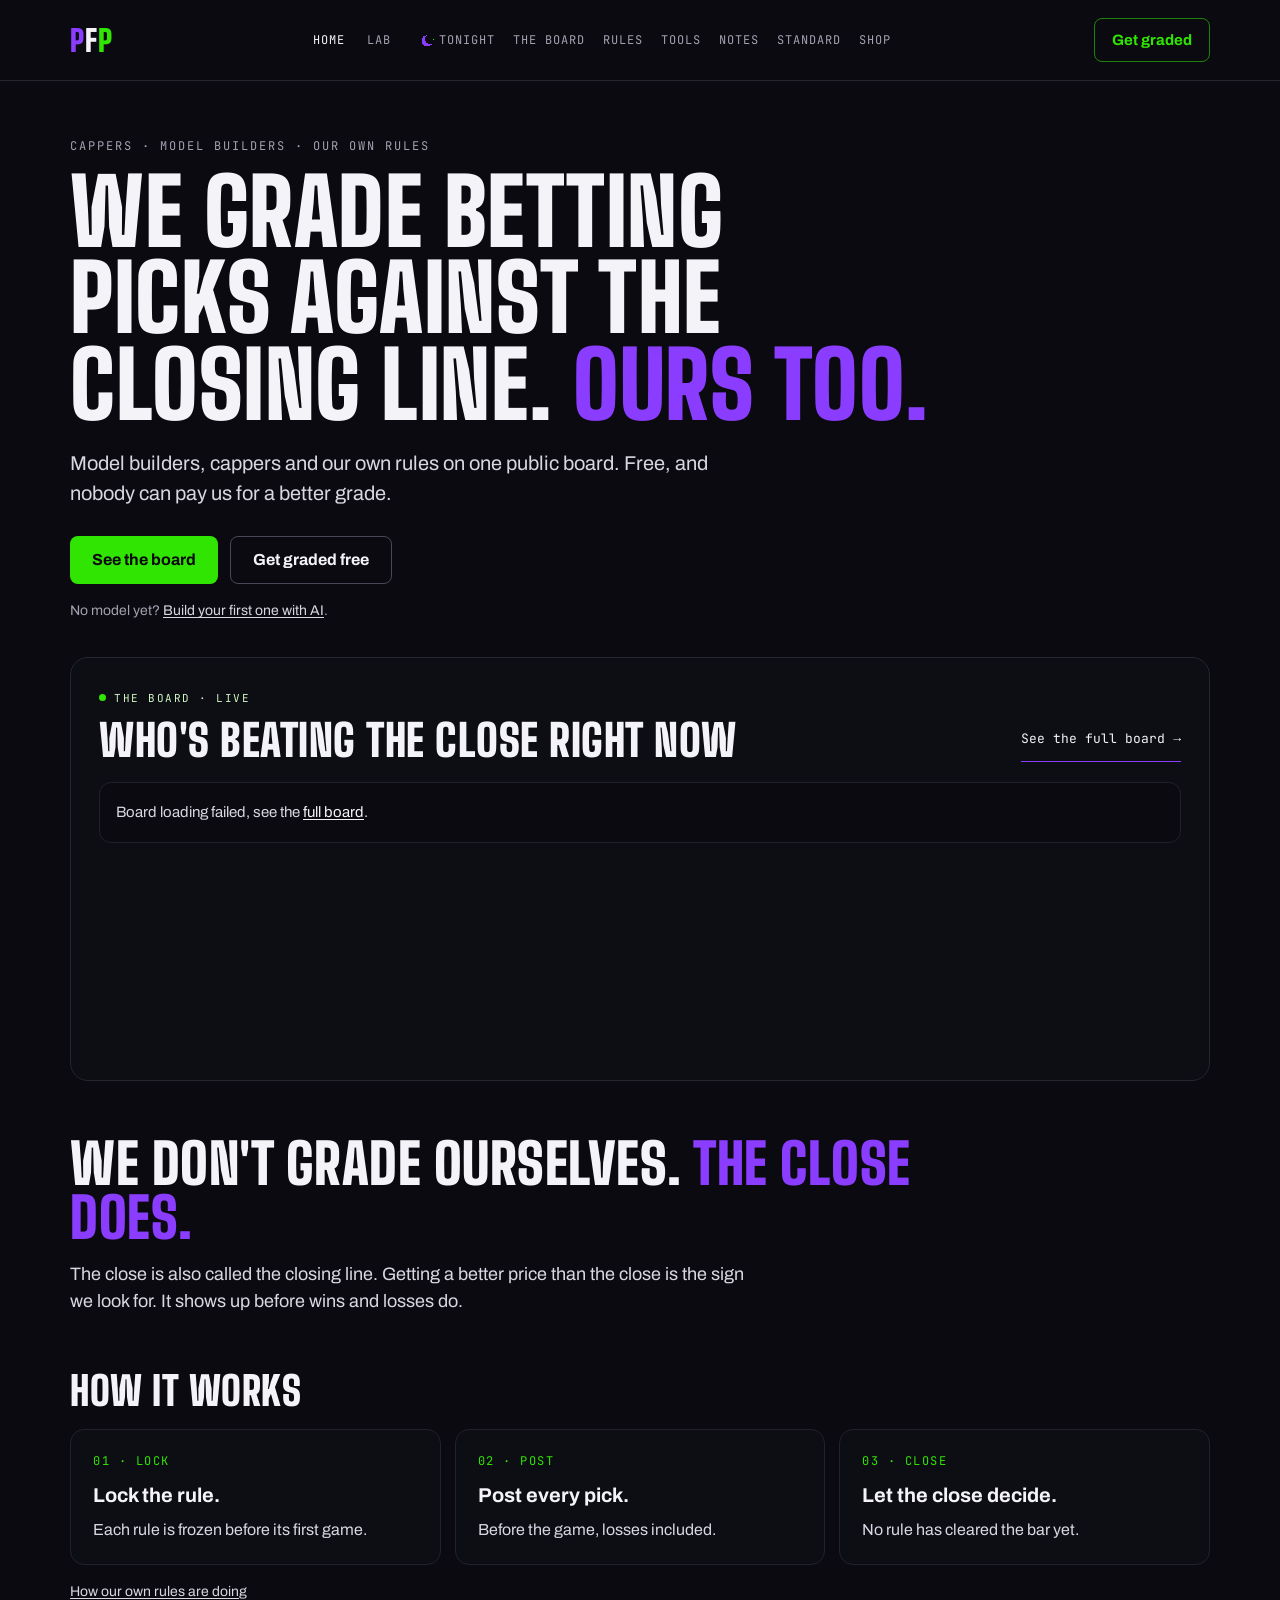
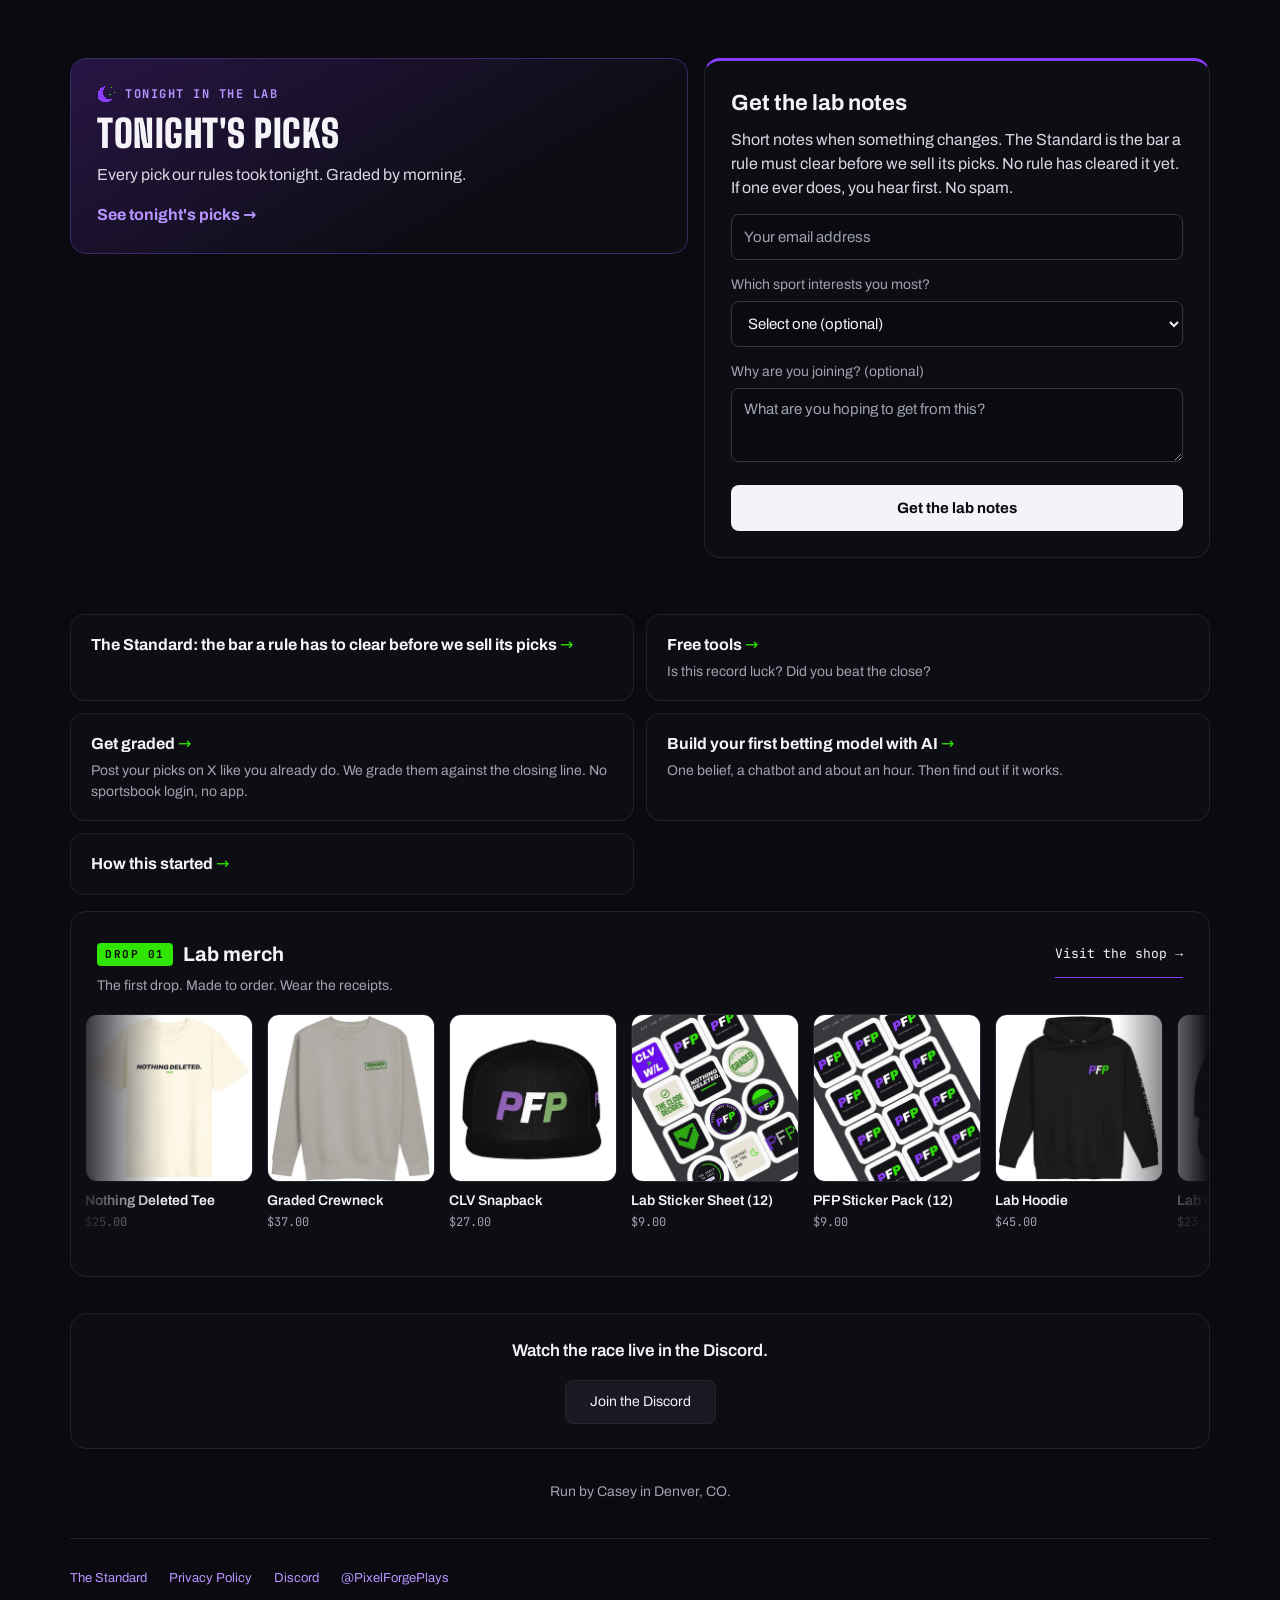
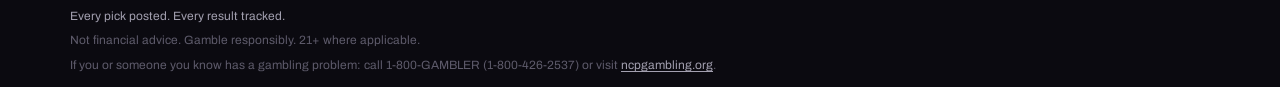
==== index.html @ 70f07248 "Homepage: Tonight card no longer stretches beside the form; 44px hit boxes for inline links and shor" ====
<!DOCTYPE html>
<html lang="en">
<head>
  <meta charset="UTF-8">
  <meta name="viewport" content="width=device-width, initial-scale=1.0">
  <link rel="icon" type="image/png" sizes="32x32" href="/favicon-32.png">
  <link rel="icon" type="image/png" sizes="16x16" href="/favicon-16.png">
  <link rel="apple-touch-icon" sizes="180x180" href="/apple-touch-icon.png">
  <meta name="apple-mobile-web-app-title" content="PFP">
  <title>Pixel Forge Plays: We grade betting picks against the closing line</title>
  <meta name="description" content="Model builders, cappers and our own rules on one public board. Free, and nobody can pay us for a better grade.">
  <meta property="og:title" content="Pixel Forge Plays: We grade betting picks against the closing line">
  <meta property="og:description" content="Model builders, cappers and our own rules on one public board. Free, and nobody can pay us for a better grade.">
  <meta property="og:url" content="https://www.pixelforgeplays.com/">
  <meta property="og:image" content="https://pixelforgeplays.github.io/pfp-tools/get-graded/og.png?v=20261104">
  <meta property="og:image:width" content="1200">
  <meta property="og:image:height" content="630">
  <meta property="og:image:alt" content="Pixel Forge Plays: We grade betting picks against the closing line">
  <meta property="og:type" content="website">
  <meta name="twitter:card" content="summary_large_image">
  <meta name="twitter:title" content="Pixel Forge Plays: We grade betting picks against the closing line">
  <meta name="twitter:description" content="Model builders, cappers and our own rules on one public board. Free, and nobody can pay us for a better grade.">
  <meta name="twitter:image" content="https://pixelforgeplays.github.io/pfp-tools/get-graded/og.png?v=20261104">
  <meta name="twitter:image:alt" content="Pixel Forge Plays: We grade betting picks against the closing line">
  <meta name="twitter:site" content="@PixelForgePlays">
  <link rel="preload" href="/fonts/big-shoulders-display.woff2" as="font" type="font/woff2" crossorigin>
  <link rel="preload" href="/fonts/archivo.woff2" as="font" type="font/woff2" crossorigin>
  <link rel="preload" href="/fonts/jetbrains-mono.woff2" as="font" type="font/woff2" crossorigin>
  <link rel="preconnect" href="https://pixelforgeplays.github.io">
  <link rel="stylesheet" href="/styles.css">
  <style>
    /* Self-hosted brand fonts (variable, latin subset, OFL) so the first paint already has them. */
    @font-face{font-family:'Big Shoulders Display';font-style:normal;font-weight:100 900;font-display:swap;src:url(/fonts/big-shoulders-display.woff2) format('woff2');unicode-range:U+0000-00FF, U+0131, U+0152-0153, U+02BB-02BC, U+02C6, U+02DA, U+02DC, U+0304, U+0308, U+0329, U+2000-206F, U+20AC, U+2122, U+2191, U+2193, U+2212, U+2215, U+FEFF, U+FFFD}
    @font-face{font-family:'Archivo';font-style:normal;font-weight:100 900;font-display:swap;src:url(/fonts/archivo.woff2) format('woff2');unicode-range:U+0000-00FF, U+0131, U+0152-0153, U+02BB-02BC, U+02C6, U+02DA, U+02DC, U+0304, U+0308, U+0329, U+2000-206F, U+20AC, U+2122, U+2191, U+2193, U+2212, U+2215, U+FEFF, U+FFFD}
    @font-face{font-family:'JetBrains Mono';font-style:normal;font-weight:100 800;font-display:swap;src:url(/fonts/jetbrains-mono.woff2) format('woff2');unicode-range:U+0000-00FF, U+0131, U+0152-0153, U+02BB-02BC, U+02C6, U+02DA, U+02DC, U+0304, U+0308, U+0329, U+2000-206F, U+20AC, U+2122, U+2191, U+2193, U+2212, U+2215, U+FEFF, U+FFFD}
    /* Brand tokens (PFP_Reports/Brand/BRAND.md). Purple text uses the link purple; #8B3DFF is for fills and edges. */
    :root{--ground:#0B0A10;--surface:#15131C;--surface2:#13121A;--line:#2A2733;--line2:#22202A;--chip-line:#3A3645;--ink:#F4F3F8;--soft:#D9D7E2;--muted:#A3A0B0;--faint:#5E5B6B;--green:#30E502;--brand:#8B3DFF;--link:#B794FF;--gold:#F2C14E;--head:"Big Shoulders Display",Impact,"Arial Narrow",sans-serif;--mono:"JetBrains Mono",ui-monospace,Menlo,Consolas,monospace;--body:Archivo,system-ui,-apple-system,"Segoe UI",Roboto,sans-serif}
    html{-webkit-text-size-adjust:100%}
    body{margin:0;background:var(--ground);color:var(--ink);font-family:var(--body);line-height:1.5}
    a{color:var(--link)}
    a:hover{color:#D6C2FF}
    .wrap{max-width:1180px;margin:0 auto;padding:0 20px}
    .h{font-family:var(--head);font-weight:900;text-transform:uppercase;letter-spacing:.5px;line-height:1;margin:0}
    .eyebrow{margin:0;font-family:var(--mono);font-size:12px;letter-spacing:2px;text-transform:uppercase;color:var(--muted)}
    /* Header */
    .top{border-bottom:1px solid #26262F}
    .top .wrap{padding:18px 20px;display:flex;flex-wrap:wrap;align-items:center;gap:16px 24px;justify-content:space-between}
    .mark{font-family:var(--head);font-weight:900;font-size:30px;letter-spacing:1px;text-decoration:none;color:var(--ink);line-height:1;display:inline-flex;align-items:center;min-height:44px;min-width:44px}
    .mark:hover{color:var(--ink)}
    .mark .p1{color:var(--brand)}.mark .p2{color:var(--green)}
    .menu{display:flex;flex-wrap:wrap;gap:0 10px;font-family:var(--mono);font-size:12px;letter-spacing:1px;text-transform:uppercase}
    .menu a{color:var(--muted);text-decoration:none;display:inline-flex;align-items:center;gap:5px;min-height:44px;min-width:44px;padding:0 4px}
    .menu a:hover{color:var(--ink)}
    .menu a[aria-current]{color:var(--ink)}
    .menu .moon{display:block;flex:none;image-rendering:pixelated}
    .btn{display:inline-flex;align-items:center;justify-content:center;min-height:48px;padding:0 22px;border-radius:8px;font-weight:700;font-size:16px;text-decoration:none;transition:background .15s,color .15s}
    .btn-green{background:var(--green);color:var(--ground)}
    .btn-green:hover{background:#5BFF2E;color:var(--ground)}
    .btn-ghost{background:transparent;color:var(--ink);border:1px solid #4A4757}
    .btn-ghost:hover{color:var(--ink);border-color:#8A8699}
    .btn-outline-green{background:transparent;color:var(--green);border:1px solid rgba(48,229,2,.55);min-height:44px;padding:0 17px;font-size:15px}
    .btn-outline-green:hover{color:var(--green);border-color:var(--green)}
    @media (max-width:760px){.top .wrap{gap:14px 18px}.top .cta{width:100%}.top .cta .btn{width:auto}.menu{gap:0 10px}}
    /* Hero */
    .hero{padding:56px 0 36px;max-width:860px}
    .hero h1{font-family:var(--head);font-weight:900;font-size:clamp(46px,7.4vw,92px);line-height:.94;letter-spacing:.5px;text-transform:uppercase;margin:14px 0 0}
    .hero h1 .ours{color:var(--brand)}
    .hero .lede{margin:20px 0 0;font-size:20px;line-height:1.5;color:var(--soft);max-width:680px}
    .hero .ctas{display:flex;flex-wrap:wrap;gap:12px;margin-top:28px}
    .hero .build{margin:16px 0 0;font-size:14px;color:var(--muted)}
    .hero .build a{color:var(--soft);text-decoration:underline;text-underline-offset:2px}
    .hero .build a:hover{color:var(--ink)}
    @media (max-width:760px){.hero{padding:40px 0 28px}.hero .ctas .btn{flex:1 1 auto}}
    /* Cards and sections */
    .card{background:#0D0D14;border:1px solid #22222C;border-radius:14px;padding:22px}
    .panel{border:1px solid #26262F;border-radius:18px;background:#0D0D14;padding:26px clamp(14px,3vw,28px)}
    .sec{margin-top:56px}
    .sec-head{display:flex;flex-wrap:wrap;gap:14px;align-items:flex-end;justify-content:space-between}
    .h2{font-size:clamp(30px,4vw,44px)}
    .h2-plain{font-size:40px}
    .mono-link{font-family:var(--mono);font-size:13px;color:var(--ink);text-decoration:none;border-bottom:1px solid var(--brand);padding-bottom:3px;display:inline-flex;align-items:center;min-height:44px}
    .mono-link:hover{color:var(--link)}
    /* The Board (mini) */
    .live{display:inline-flex;align-items:center;gap:8px;font-family:var(--mono);font-size:11px;letter-spacing:1.5px;color:#CFF7C2;text-transform:uppercase}
    .live .dot{width:7px;height:7px;border-radius:50%;background:var(--green);animation:pfpPulse 1.8s infinite}
    #home-board{margin-top:20px;min-height:272px}
    #home-board .status{margin:0;padding:18px 16px;color:var(--soft);background:var(--ground);border:1px solid var(--line2);border-radius:12px;font-size:15px}
    #home-board .status a{color:var(--ink);text-decoration:underline;text-underline-offset:2px}
    /* Hook */
    .hook{margin-top:56px;max-width:860px}
    .hook p.big{font-family:var(--head);font-weight:900;font-size:clamp(34px,5vw,56px);line-height:.96;letter-spacing:.5px;text-transform:uppercase;margin:0}
    .hook p.big span{color:var(--brand)}
    .hook p.why{margin:16px 0 0;font-size:18px;color:var(--soft);max-width:680px}
    /* Live from the lab */
    .live-lab-grid{display:grid;grid-template-columns:1fr 1fr;gap:12px;margin-top:18px}
    .live-tile{min-width:0;background:#0D0D14;border:1px solid #22222C;border-radius:14px;padding:16px 18px}
    .live-k{margin:0;font-family:var(--mono);font-size:11px;letter-spacing:1.5px;text-transform:uppercase;color:var(--muted)}
    .live-v{margin:8px 0 0;font-family:var(--mono);font-size:1.35rem;font-weight:700;line-height:1.2;color:var(--green);overflow-wrap:break-word}
    .live-s{margin:4px 0 0;font-size:.85rem;line-height:1.35;color:var(--muted);overflow-wrap:break-word}
    a.live-tile{color:inherit;text-decoration:none}
    a.live-tile:hover{border-color:var(--brand)}
    #live-asof{margin:6px 0 0;font-size:14px;color:var(--muted)}
    .std-line{margin:14px 0 0;font-size:14px;color:var(--muted)}
    .std-line a,.rules-link a{color:var(--soft);text-decoration:underline;text-underline-offset:2px}
    .std-line a:hover,.rules-link a:hover{color:var(--ink)}
    @media (min-width:760px){.live-lab-grid{grid-template-columns:repeat(5,minmax(0,1fr))}}
    /* How it works */
    .steps{display:grid;grid-template-columns:repeat(3,1fr);gap:14px;margin-top:18px}
    .steps .k{font-family:var(--mono);font-size:12px;color:var(--green);letter-spacing:1.5px;text-transform:uppercase}
    .steps h3{margin:10px 0 0;font-size:20px;font-weight:700}
    .steps p{margin:8px 0 0;color:var(--soft);line-height:1.5}
    .rules-link{margin:16px 0 0;font-size:14px;color:var(--muted)}
    @media (max-width:760px){.steps{grid-template-columns:1fr}}
    /* Tonight + lab notes */
    .split{display:grid;grid-template-columns:1.1fr .9fr;gap:16px;margin-top:56px;align-items:start}
    @media (max-width:760px){.split{grid-template-columns:1fr}}
    .tonight{display:block;text-decoration:none;color:var(--ink);border-radius:16px;border:1px solid #3A2A66;background:linear-gradient(150deg,rgba(139,61,255,.22) 0%,#0D0D14 70%);padding:26px}
    .tonight:hover{color:var(--ink);border-color:var(--brand)}
    .tonight .k{display:flex;align-items:center;gap:10px;font-family:var(--mono);font-size:12px;font-weight:700;letter-spacing:1.5px;color:var(--link);text-transform:uppercase}
    .tonight .k .moon{display:block;image-rendering:pixelated}
    .tonight h2{margin:12px 0 0;font-family:var(--head);font-weight:900;font-size:38px;text-transform:uppercase;line-height:1;letter-spacing:.5px}
    .tonight p{margin:10px 0 0;color:var(--soft);line-height:1.5}
    .tonight .go{display:inline-block;margin-top:16px;color:var(--link);font-weight:700}
    .notes{border-radius:16px;border:1px solid #22222C;background:#0D0D14;padding:26px;border-top:3px solid var(--brand)}
    .notes h2{margin:0;font-size:22px;font-weight:700}
    .notes p{color:var(--soft)}
    .notes label{display:block;font-size:14px;color:var(--muted);margin-bottom:6px}
    .notes input,.notes select,.notes textarea{width:100%;box-sizing:border-box;background:var(--ground);border:1px solid var(--chip-line);color:var(--ink);border-radius:8px;padding:12px;font:15px var(--body);min-height:46px}
    .notes input:focus,.notes select:focus,.notes textarea:focus{outline:none;border-color:var(--brand)}
    .notes .field{margin-top:14px}
    .notes button{width:100%;margin-top:16px;background:var(--ink);color:var(--ground);border:none;border-radius:8px;padding:12px 18px;font:700 15px var(--body);cursor:pointer;min-height:46px}
    .notes button:hover{background:#E4E2EA}
    .notes button:disabled{opacity:.7;cursor:default}
    #lab-error{margin:10px 0 0;font-size:14px;color:var(--soft)}
    /* Explore */
    .explore{display:grid;grid-template-columns:repeat(2,minmax(0,1fr));gap:12px;margin-top:18px}
    .pfp-card{display:block;min-height:44px;background:#0D0D14;border:1px solid #22222C;border-radius:14px;padding:18px 20px;color:var(--ink);text-decoration:none;transition:border-color .15s}
    .pfp-card:hover{border-color:var(--brand);color:var(--ink)}
    .pfp-card .t{font-weight:700}
    .pfp-card .arrow{color:var(--green)}
    .pfp-card .d{display:block;font-size:14px;color:var(--muted);margin-top:4px}
    @media (max-width:760px){.explore{grid-template-columns:1fr}}
    /* Merch */
    .merch{margin-top:16px;border-radius:16px;border:1px solid #22222C;background:#0D0D14;padding:22px 0 24px;overflow:hidden}
    .merch-head{display:flex;flex-wrap:wrap;gap:10px;align-items:baseline;justify-content:space-between;padding:0 26px}
    .merch-title{display:flex;align-items:center;gap:10px}
    .drop{font-family:var(--mono);font-size:11px;font-weight:700;letter-spacing:1.5px;color:var(--ground);background:var(--green);padding:3px 8px;border-radius:4px}
    .merch h2{margin:0;font-size:20px;font-weight:700}
    .merch-sub{margin:6px 0 0;color:var(--muted);font-size:14px}
    .m-wrap{margin-top:18px;overflow:hidden;-webkit-mask-image:linear-gradient(90deg,transparent 0,#000 8%,#000 92%,transparent 100%);mask-image:linear-gradient(90deg,transparent 0,#000 8%,#000 92%,transparent 100%);scrollbar-width:none}
    .m-wrap::-webkit-scrollbar{display:none}
    .m-track{display:flex;gap:14px;width:max-content;animation:pfpTick 90s linear infinite;padding:0 14px}
    .m-wrap:hover .m-track,.m-wrap:focus-within .m-track{animation-play-state:paused}
    .m-item{display:block;width:168px;text-decoration:none;color:var(--ink);flex:none}
    .m-item:hover{color:var(--ink)}
    .m-item img{display:block;width:168px;height:168px;object-fit:cover;border-radius:12px;border:1px solid #26262F;background:#FFF}
    .m-item .n{display:block;margin-top:8px;font-size:14px;font-weight:600}
    .m-item .pr{display:block;font-family:var(--mono);font-size:12px;color:var(--muted);margin-top:2px}
    /* Discord, footer */
    .discord{margin-top:36px;background:#0D0D14;border:1px solid #22222C;border-radius:16px;padding:24px;text-align:center}
    .discord h3{margin:0 0 8px;font-size:17px;font-weight:600}
    .discord a{display:inline-flex;align-items:center;justify-content:center;min-height:44px;margin-top:8px;background:#1A1823;color:var(--ink);padding:0 24px;border-radius:8px;font-size:14px;text-decoration:none;border:1px solid #26262F}
    .discord a:hover{background:#242230;color:var(--ink)}
    .runby{text-align:center;font-size:14px;color:var(--muted);margin:32px 0 0}
    footer{margin-top:36px;padding-top:18px;border-top:1px solid #22222C;font-size:13px;color:var(--muted)}
    footer .row{display:flex;flex-wrap:wrap;gap:10px 22px;align-items:center}
    footer a{color:var(--link);display:inline-flex;align-items:center;min-height:44px}
    footer .fine{margin:6px 0 0;color:var(--faint);font-size:12px}
    footer .fine a{min-height:0;color:var(--muted);text-decoration:underline;text-underline-offset:2px}
    .hero .build a,.std-line a,.rules-link a,footer .fine a{display:inline-flex;align-items:center;min-height:44px;margin:-12px 0}
    @keyframes pfpPulse{0%{box-shadow:0 0 0 0 rgba(48,229,2,.6)}70%{box-shadow:0 0 0 10px rgba(48,229,2,0)}100%{box-shadow:0 0 0 0 rgba(48,229,2,0)}}
    @keyframes pfpTick{from{transform:translateX(0)}to{transform:translateX(-50%)}}
    @media (prefers-reduced-motion:reduce){.m-track,.live .dot{animation:none!important}}
  </style>
</head>
<body>
  <header class="top">
    <div class="wrap">
      <a class="mark" href="https://www.pixelforgeplays.com/" aria-label="Pixel Forge Plays home"><span class="p1">P</span>F<span class="p2">P</span></a>
      <nav class="menu" aria-label="Pixel Forge Plays sites">
        <a href="https://www.pixelforgeplays.com/" aria-current="page">Home</a>
        <a href="https://pixelforgeplays.github.io/pixel-forge/dashboard.html">Lab</a>
        <a href="https://pixelforgeplays.github.io/pixel-forge/tonight.html"><svg class="moon" viewBox="0 0 16 16" width="13" height="13" shape-rendering="crispEdges" aria-hidden="true"><rect x="6" y="1" width="1" height="1" fill="#8B3DFF"/><rect x="4" y="2" width="3" height="1" fill="#8B3DFF"/><rect x="3" y="3" width="3" height="1" fill="#8B3DFF"/><rect x="2" y="4" width="3" height="1" fill="#8B3DFF"/><rect x="1" y="5" width="4" height="1" fill="#8B3DFF"/><rect x="1" y="6" width="4" height="1" fill="#8B3DFF"/><rect x="1" y="7" width="4" height="1" fill="#8B3DFF"/><rect x="1" y="8" width="4" height="1" fill="#8B3DFF"/><rect x="1" y="9" width="5" height="1" fill="#8B3DFF"/><rect x="1" y="10" width="5" height="1" fill="#8B3DFF"/><rect x="1" y="11" width="7" height="1" fill="#8B3DFF"/><rect x="2" y="12" width="11" height="1" fill="#8B3DFF"/><rect x="3" y="13" width="9" height="1" fill="#8B3DFF"/><rect x="4" y="14" width="7" height="1" fill="#8B3DFF"/><rect x="12" y="2" width="1" height="1" fill="#30E502"/><rect x="15" y="6" width="1" height="1" fill="#30E502"/><rect x="11" y="8" width="1" height="1" fill="#30E502"/></svg>Tonight</a>
        <a href="https://pixelforgeplays.github.io/pixel-forge/builders.html">The Board</a>
        <a href="https://pixelforgeplays.github.io/pfp-tools/rules/">Rules</a>
        <a href="https://pixelforgeplays.github.io/pfp-tools/">Tools</a>
        <a href="https://www.pixelforgeplays.com/notes">Notes</a>
        <a href="https://www.pixelforgeplays.com/standard.html">Standard</a>
        <a href="/shop">Shop</a>
      </nav>
      <div class="cta"><a class="btn btn-outline-green" href="https://pixelforgeplays.github.io/pfp-tools/get-graded/">Get graded</a></div>
    </div>
  </header>

  <main class="wrap">
    <!-- Hero -->
    <section class="hero" aria-label="Intro">
      <p class="eyebrow">Cappers &middot; Model builders &middot; Our own rules</p>
      <h1>We grade betting picks against the closing line. <span class="ours">Ours too.</span></h1>
      <p class="lede">Model builders, cappers and our own rules on one public board. Free, and nobody can pay us for a better grade.</p>
      <div class="ctas">
        <a href="https://pixelforgeplays.github.io/pixel-forge/builders.html" class="btn btn-green">See the board</a>
        <a href="https://pixelforgeplays.github.io/pfp-tools/get-graded/" class="btn btn-ghost">Get graded free</a>
      </div>
      <p class="build">No model yet? <a href="/build">Build your first one with AI</a>.</p>
    </section>

    <!-- The Board, top 3. Rows come from the shared board-mini.js (pfp-tools), the same file the Get graded page uses. -->
    <section class="panel" aria-labelledby="hb">
      <div class="sec-head">
        <div>
          <div class="live"><span class="dot" aria-hidden="true"></span>The Board &middot; Live</div>
          <h2 id="hb" class="h h2" style="margin-top:10px">Who's beating the close right now</h2>
        </div>
        <a class="mono-link" href="https://pixelforgeplays.github.io/pixel-forge/builders.html">See the full board &rarr;</a>
      </div>
      <div id="home-board" data-pfp-mini-board="manual" data-more="false" aria-live="polite">
        <p class="status">Loading the board...</p>
        <noscript><p class="status">The board needs JavaScript. <a href="https://pixelforgeplays.github.io/pixel-forge/builders.html">See the full board</a>.</p></noscript>
      </div>
    </section>

    <!-- Hook -->
    <section class="hook" aria-label="Why the close">
      <p class="big">We don't grade ourselves. <span>The close does.</span></p>
      <p class="why">The close is also called the closing line. Getting a better price than the close is the sign we look for. It shows up before wins and losses do.</p>
    </section>

    <!-- Live from the lab: filled from lab.json, hidden until it loads. -->
    <section id="live-lab" class="sec" hidden aria-label="Live from the lab">
      <p class="eyebrow">Live from the lab</p>
      <p id="live-asof"></p>
      <div class="live-lab-grid">
        <div class="live-tile">
          <p class="live-k">Rules in the lab</p>
          <p id="live-rules" class="live-v"></p>
        </div>
        <div class="live-tile">
          <p class="live-k">Picks posted</p>
          <p id="live-picks" class="live-v"></p>
        </div>
        <div class="live-tile">
          <p class="live-k">Beat the close</p>
          <p id="live-beat" class="live-v"></p>
          <p id="live-beat-pct" class="live-s"></p>
          <p id="live-beat-tie" class="live-s"></p>
        </div>
        <div class="live-tile">
          <p class="live-k">Racing for the Standard</p>
          <p id="live-n5" class="live-v"></p>
          <p id="live-n5-detail" class="live-s"></p>
          <p id="live-n5-status" class="live-s"></p>
        </div>
        <a id="live-builders" class="live-tile" href="/builders" hidden>
          <p class="live-k">Builders racing</p>
          <p id="live-builders-n" class="live-v"></p>
        </a>
      </div>
      <p class="std-line">The Standard is the bar a rule has to clear before we would sell its picks. <a href="standard.html">Read it</a>.</p>
    </section>

    <!-- How it works -->
    <section class="sec" aria-labelledby="how">
      <h2 id="how" class="h h2-plain">How it works</h2>
      <ol class="steps" style="list-style:none;padding:0">
        <li class="card"><div class="k">01 &middot; Lock</div><h3>Lock the rule.</h3><p>Each rule is frozen before its first game.</p></li>
        <li class="card"><div class="k">02 &middot; Post</div><h3>Post every pick.</h3><p>Before the game, losses included.</p></li>
        <li class="card"><div class="k">03 &middot; Close</div><h3>Let the close decide.</h3><p>No rule has cleared the bar yet.</p></li>
      </ol>
      <p class="rules-link"><a href="https://pixelforgeplays.github.io/pixel-forge/dashboard.html">How our own rules are doing</a></p>
    </section>

    <!-- Tonight in the lab + the lab notes form -->
    <section class="split" aria-label="Tonight and the lab notes">
      <a class="tonight" id="tonight-card" href="https://pixelforgeplays.github.io/pixel-forge/tonight.html">
        <div class="k"><svg class="moon" viewBox="0 0 16 16" width="18" height="18" shape-rendering="crispEdges" aria-hidden="true"><rect x="6" y="1" width="1" height="1" fill="#8B3DFF"/><rect x="4" y="2" width="3" height="1" fill="#8B3DFF"/><rect x="3" y="3" width="3" height="1" fill="#8B3DFF"/><rect x="2" y="4" width="3" height="1" fill="#8B3DFF"/><rect x="1" y="5" width="4" height="1" fill="#8B3DFF"/><rect x="1" y="6" width="4" height="1" fill="#8B3DFF"/><rect x="1" y="7" width="4" height="1" fill="#8B3DFF"/><rect x="1" y="8" width="4" height="1" fill="#8B3DFF"/><rect x="1" y="9" width="5" height="1" fill="#8B3DFF"/><rect x="1" y="10" width="5" height="1" fill="#8B3DFF"/><rect x="1" y="11" width="7" height="1" fill="#8B3DFF"/><rect x="2" y="12" width="11" height="1" fill="#8B3DFF"/><rect x="3" y="13" width="9" height="1" fill="#8B3DFF"/><rect x="4" y="14" width="7" height="1" fill="#8B3DFF"/><rect x="12" y="2" width="1" height="1" fill="#30E502"/><rect x="15" y="6" width="1" height="1" fill="#30E502"/><rect x="11" y="8" width="1" height="1" fill="#30E502"/></svg>Tonight in the lab</div>
        <h2 id="tonight-h">Tonight's picks</h2>
        <p>Every pick our rules took tonight. Graded by morning.</p>
        <span class="go">See tonight's picks &rarr;</span>
      </a>
      <div id="lab-notes" class="notes">
        <h2 id="lab-title">Get the lab notes</h2>
        <p id="lab-intro" style="margin:8px 0 0">Short notes when something changes. The Standard is the bar a rule must clear before we sell its picks. No rule has cleared it yet. If one ever does, you hear first. No spam.</p>
        <!-- Posts straight to Buttondown (the Lab Notes list). Optional fields are stored on the subscriber as metadata (metadata__<key>); the hidden metadata__source marks the source. -->
        <form id="lab-form" action="https://buttondown.com/api/emails/embed-subscribe/pixelforgeplays" method="POST">
          <input type="hidden" name="metadata__source" value="website">
          <div class="field"><input type="email" name="email" placeholder="Your email address" required aria-label="Your email address"></div>
          <div class="field">
            <label for="lab-sport">Which sport interests you most?</label>
            <select id="lab-sport" name="metadata__sport">
              <option value="">Select one (optional)</option>
              <option value="NHL">NHL</option>
              <option value="NBA">NBA</option>
              <option value="Soccer">Soccer</option>
              <option value="UFC">UFC</option>
              <option value="MLB">MLB (2027)</option>
              <option value="Other">Other</option>
            </select>
          </div>
          <div class="field">
            <label for="lab-why">Why are you joining? (optional)</label>
            <textarea id="lab-why" name="metadata__why" rows="3" placeholder="What are you hoping to get from this?"></textarea>
          </div>
          <button type="submit">Get the lab notes</button>
          <p id="lab-error" role="alert" hidden>That didn't go through. Try again in a minute.</p>
        </form>
        <div id="lab-thanks" hidden>
          <h2 id="lab-thanks-title" tabindex="-1">You're in.</h2>
          <p>We'll write when something changes. Until then, the race is live.</p>
          <a href="https://pixelforgeplays.github.io/pixel-forge/dashboard.html#lab" class="btn btn-green">See the live race</a>
        </div>
      </div>
    </section>

    <!-- Explore -->
    <section class="sec" aria-label="Explore">
      <div class="explore">
        <a class="pfp-card" href="standard.html"><span class="t">The Standard: the bar a rule has to clear before we sell its picks</span><span class="arrow" aria-hidden="true"> &rarr;</span></a>
        <a class="pfp-card" href="https://pixelforgeplays.github.io/pfp-tools/"><span class="t">Free tools</span><span class="arrow" aria-hidden="true"> &rarr;</span><span class="d">Is this record luck? Did you beat the close?</span></a>
        <a class="pfp-card" href="https://pixelforgeplays.github.io/pfp-tools/get-graded/" rel="noopener"><span class="t">Get graded</span><span class="arrow" aria-hidden="true"> &rarr;</span><span class="d">Post your picks on X like you already do. We grade them against the closing line. No sportsbook login, no app.</span></a>
        <a class="pfp-card" href="/build"><span class="t">Build your first betting model with AI</span><span class="arrow" aria-hidden="true"> &rarr;</span><span class="d">One belief, a chatbot and about an hour. Then find out if it works.</span></a>
        <a class="pfp-card" href="https://pixelforgeplays.github.io/pixel-forge/how-this-started.html"><span class="t">How this started</span><span class="arrow" aria-hidden="true"> &rarr;</span></a>
      </div>
    </section>

    <!-- Lab merch: Drop 01. Names, prices and photos are copies of the Fourthwall store listing (merch/merch.json says when). -->
    <section class="merch" aria-labelledby="merch">
      <div class="merch-head">
        <div>
          <div class="merch-title"><span class="drop">DROP 01</span><h2 id="merch">Lab merch</h2></div>
          <p class="merch-sub">The first drop. Made to order. Wear the receipts.</p>
        </div>
        <a class="mono-link" href="/shop">Visit the shop &rarr;</a>
      </div>
      <div class="m-wrap">
        <div class="m-track" id="m-track">
          <a class="m-item" href="https://pixel-forge-plays-llc-shop.fourthwall.com/products/nothing-deleted-tee" rel="noopener"><img src="/merch/nothing-deleted-tee.jpg" alt="Nothing Deleted Tee" width="168" height="168" loading="lazy"><span class="n">Nothing Deleted Tee</span><span class="pr">$25.00</span></a>
          <a class="m-item" href="https://pixel-forge-plays-llc-shop.fourthwall.com/products/graded-crewneck" rel="noopener"><img src="/merch/graded-crewneck.jpg" alt="Graded Crewneck" width="168" height="168" loading="lazy"><span class="n">Graded Crewneck</span><span class="pr">$37.00</span></a>
          <a class="m-item" href="https://pixel-forge-plays-llc-shop.fourthwall.com/products/clv-snapback" rel="noopener"><img src="/merch/clv-snapback.jpg" alt="CLV Snapback" width="168" height="168" loading="lazy"><span class="n">CLV Snapback</span><span class="pr">$27.00</span></a>
          <a class="m-item" href="https://pixel-forge-plays-llc-shop.fourthwall.com/products/lab-sticker-sheet-12" rel="noopener"><img src="/merch/lab-sticker-sheet-12.jpg" alt="Lab Sticker Sheet (12)" width="168" height="168" loading="lazy"><span class="n">Lab Sticker Sheet (12)</span><span class="pr">$9.00</span></a>
          <a class="m-item" href="https://pixel-forge-plays-llc-shop.fourthwall.com/products/pfp-sticker-pack-12" rel="noopener"><img src="/merch/pfp-sticker-pack-12.jpg" alt="PFP Sticker Pack (12)" width="168" height="168" loading="lazy"><span class="n">PFP Sticker Pack (12)</span><span class="pr">$9.00</span></a>
          <a class="m-item" href="https://pixel-forge-plays-llc-shop.fourthwall.com/products/lab-hoodie" rel="noopener"><img src="/merch/lab-hoodie.jpg" alt="Lab Hoodie" width="168" height="168" loading="lazy"><span class="n">Lab Hoodie</span><span class="pr">$45.00</span></a>
          <a class="m-item" href="https://pixel-forge-plays-llc-shop.fourthwall.com/products/lab-cap" rel="noopener"><img src="/merch/lab-cap.jpg" alt="Lab Cap" width="168" height="168" loading="lazy"><span class="n">Lab Cap</span><span class="pr">$23.00</span></a>
          <a class="m-item" href="https://pixel-forge-plays-llc-shop.fourthwall.com/products/morning-mug" rel="noopener"><img src="/merch/morning-mug.jpg" alt="Morning Mug" width="168" height="168" loading="lazy"><span class="n">Morning Mug</span><span class="pr">$16.00</span></a>
          <a class="m-item" href="https://pixel-forge-plays-llc-shop.fourthwall.com/products/tonal-tee" rel="noopener"><img src="/merch/tonal-tee.jpg" alt="Tonal Tee" width="168" height="168" loading="lazy"><span class="n">Tonal Tee</span><span class="pr">$25.00</span></a>
          <a class="m-item" href="https://pixel-forge-plays-llc-shop.fourthwall.com/products/kids-lab-tee" rel="noopener"><img src="/merch/kids-lab-tee.jpg" alt="Kids Lab Tee" width="168" height="168" loading="lazy"><span class="n">Kids Lab Tee</span><span class="pr">$18.00</span></a>
          <a class="m-item" href="https://pixel-forge-plays-llc-shop.fourthwall.com/products/kids-lab-hoodie" rel="noopener"><img src="/merch/kids-lab-hoodie.jpg" alt="Kids Lab Hoodie" width="168" height="168" loading="lazy"><span class="n">Kids Lab Hoodie</span><span class="pr">$28.00</span></a>
          <a class="m-item" href="https://pixel-forge-plays-llc-shop.fourthwall.com/products/baby-lab-bodysuit" rel="noopener"><img src="/merch/baby-lab-bodysuit.jpg" alt="Baby Lab Bodysuit" width="168" height="168" loading="lazy"><span class="n">Baby Lab Bodysuit</span><span class="pr">$15.00</span></a>
          <a class="m-item" href="https://pixel-forge-plays-llc-shop.fourthwall.com/products/baby-lab-bodysuit-white" rel="noopener"><img src="/merch/baby-lab-bodysuit-white.jpg" alt="Baby Lab Bodysuit (White)" width="168" height="168" loading="lazy"><span class="n">Baby Lab Bodysuit (White)</span><span class="pr">$15.00</span></a>
          <!-- The same tiles again, so the drift never shows a gap. -->
          <a class="m-item" aria-hidden="true" tabindex="-1" href="https://pixel-forge-plays-llc-shop.fourthwall.com/products/nothing-deleted-tee" rel="noopener"><img src="/merch/nothing-deleted-tee.jpg" alt="Nothing Deleted Tee" width="168" height="168" loading="lazy"><span class="n">Nothing Deleted Tee</span><span class="pr">$25.00</span></a>
          <a class="m-item" aria-hidden="true" tabindex="-1" href="https://pixel-forge-plays-llc-shop.fourthwall.com/products/graded-crewneck" rel="noopener"><img src="/merch/graded-crewneck.jpg" alt="Graded Crewneck" width="168" height="168" loading="lazy"><span class="n">Graded Crewneck</span><span class="pr">$37.00</span></a>
          <a class="m-item" aria-hidden="true" tabindex="-1" href="https://pixel-forge-plays-llc-shop.fourthwall.com/products/clv-snapback" rel="noopener"><img src="/merch/clv-snapback.jpg" alt="CLV Snapback" width="168" height="168" loading="lazy"><span class="n">CLV Snapback</span><span class="pr">$27.00</span></a>
          <a class="m-item" aria-hidden="true" tabindex="-1" href="https://pixel-forge-plays-llc-shop.fourthwall.com/products/lab-sticker-sheet-12" rel="noopener"><img src="/merch/lab-sticker-sheet-12.jpg" alt="Lab Sticker Sheet (12)" width="168" height="168" loading="lazy"><span class="n">Lab Sticker Sheet (12)</span><span class="pr">$9.00</span></a>
          <a class="m-item" aria-hidden="true" tabindex="-1" href="https://pixel-forge-plays-llc-shop.fourthwall.com/products/pfp-sticker-pack-12" rel="noopener"><img src="/merch/pfp-sticker-pack-12.jpg" alt="PFP Sticker Pack (12)" width="168" height="168" loading="lazy"><span class="n">PFP Sticker Pack (12)</span><span class="pr">$9.00</span></a>
          <a class="m-item" aria-hidden="true" tabindex="-1" href="https://pixel-forge-plays-llc-shop.fourthwall.com/products/lab-hoodie" rel="noopener"><img src="/merch/lab-hoodie.jpg" alt="Lab Hoodie" width="168" height="168" loading="lazy"><span class="n">Lab Hoodie</span><span class="pr">$45.00</span></a>
          <a class="m-item" aria-hidden="true" tabindex="-1" href="https://pixel-forge-plays-llc-shop.fourthwall.com/products/lab-cap" rel="noopener"><img src="/merch/lab-cap.jpg" alt="Lab Cap" width="168" height="168" loading="lazy"><span class="n">Lab Cap</span><span class="pr">$23.00</span></a>
          <a class="m-item" aria-hidden="true" tabindex="-1" href="https://pixel-forge-plays-llc-shop.fourthwall.com/products/morning-mug" rel="noopener"><img src="/merch/morning-mug.jpg" alt="Morning Mug" width="168" height="168" loading="lazy"><span class="n">Morning Mug</span><span class="pr">$16.00</span></a>
          <a class="m-item" aria-hidden="true" tabindex="-1" href="https://pixel-forge-plays-llc-shop.fourthwall.com/products/tonal-tee" rel="noopener"><img src="/merch/tonal-tee.jpg" alt="Tonal Tee" width="168" height="168" loading="lazy"><span class="n">Tonal Tee</span><span class="pr">$25.00</span></a>
          <a class="m-item" aria-hidden="true" tabindex="-1" href="https://pixel-forge-plays-llc-shop.fourthwall.com/products/kids-lab-tee" rel="noopener"><img src="/merch/kids-lab-tee.jpg" alt="Kids Lab Tee" width="168" height="168" loading="lazy"><span class="n">Kids Lab Tee</span><span class="pr">$18.00</span></a>
          <a class="m-item" aria-hidden="true" tabindex="-1" href="https://pixel-forge-plays-llc-shop.fourthwall.com/products/kids-lab-hoodie" rel="noopener"><img src="/merch/kids-lab-hoodie.jpg" alt="Kids Lab Hoodie" width="168" height="168" loading="lazy"><span class="n">Kids Lab Hoodie</span><span class="pr">$28.00</span></a>
          <a class="m-item" aria-hidden="true" tabindex="-1" href="https://pixel-forge-plays-llc-shop.fourthwall.com/products/baby-lab-bodysuit" rel="noopener"><img src="/merch/baby-lab-bodysuit.jpg" alt="Baby Lab Bodysuit" width="168" height="168" loading="lazy"><span class="n">Baby Lab Bodysuit</span><span class="pr">$15.00</span></a>
          <a class="m-item" aria-hidden="true" tabindex="-1" href="https://pixel-forge-plays-llc-shop.fourthwall.com/products/baby-lab-bodysuit-white" rel="noopener"><img src="/merch/baby-lab-bodysuit-white.jpg" alt="Baby Lab Bodysuit (White)" width="168" height="168" loading="lazy"><span class="n">Baby Lab Bodysuit (White)</span><span class="pr">$15.00</span></a>
        </div>
      </div>
    </section>

    <!-- Discord -->
    <div class="discord">
      <h3>Watch the race live in the Discord.</h3>
      <a href="https://discord.gg/MXnsWJQVCA" target="_blank" rel="noopener">Join the Discord</a>
    </div>

    <p class="runby">Run by Casey in Denver, CO.</p>

    <footer>
      <div class="row">
        <a href="standard.html">The Standard</a>
        <a href="privacy.html">Privacy Policy</a>
        <a href="https://discord.gg/MXnsWJQVCA" target="_blank" rel="noopener">Discord</a>
        <a href="https://x.com/PixelForgePlays" target="_blank" rel="noopener">@PixelForgePlays</a>
      </div>
      <p class="fine" style="color:#A3A0B0">Every pick posted. Every result tracked.</p>
      <p class="fine">Not financial advice. Gamble responsibly. 21+ where applicable.</p>
      <p class="fine">If you or someone you know has a gambling problem: call 1-800-GAMBLER (1-800-426-2537) or visit <a href="https://www.ncpgambling.org" target="_blank" rel="noopener">ncpgambling.org</a>.</p>
    </footer>
  </main>

<!-- The shared mini-board (top 3, counts, tonight). One file for the homepage and the Get graded page. -->
<script src="https://pixelforgeplays.github.io/pfp-tools/board-mini.js" defer></script>
<script>
// Mounts the board once the shared script is in (deferred scripts run before DOMContentLoaded).
// Without it the board shows a link, never numbers. The Tonight card gets its count from the same data.
(function () {
  var BOARD_URL = 'https://pixelforgeplays.github.io/pixel-forge/builders.html';
  function fail() {
    var el = document.getElementById('home-board');
    if (el) el.innerHTML = '<p class="status">Board loading failed, see the <a href="' + BOARD_URL + '">full board</a>.</p>';
  }
  function tonightCard(B, data) {
    var h = document.getElementById('tonight-h');
    if (!h || !data) return;
    var t = B.tonight(data);
    if (!t || !(t.pending > 0)) return;
    h.textContent = t.pending + ' ' + (t.pending === 1 ? 'pick' : 'picks') + ' pending';
  }
  function go() {
    var B = window.PfpMiniBoard;
    if (!B || typeof fetch !== 'function') return fail();
    B.mount(document.getElementById('home-board')).then(function (data) { tonightCard(B, data); });
  }
  if (document.readyState === 'loading') document.addEventListener('DOMContentLoaded', go);
  else go();
})();
</script>
<script>
// Live from the lab: the lab's own numbers from lab.json. Hidden unless the file is fresh (24 h) and complete.
(function () {
  var section = document.getElementById('live-lab');
  if (!section) return;
  var rulesEl = document.getElementById('live-rules');
  var picksEl = document.getElementById('live-picks');
  var beatEl = document.getElementById('live-beat');
  var beatPctEl = document.getElementById('live-beat-pct');
  var beatTieEl = document.getElementById('live-beat-tie');
  var n5El = document.getElementById('live-n5');
  var n5DetailEl = document.getElementById('live-n5-detail');
  var n5StatusEl = document.getElementById('live-n5-status');
  var asofEl = document.getElementById('live-asof');

  var NOT_YET = 'Not in yet';
  function has(v) { return v !== null && v !== undefined && v !== ''; }
  function fmtInt(v) {
    var n = Number(v);
    if (!isFinite(n)) return NOT_YET;
    return n.toLocaleString('en-US');
  }
  // A sub-line with nothing to say is left empty rather than filled with a dash.
  function setLine(el, text) {
    if (!el) return;
    el.textContent = text || '';
    el.hidden = !text;
  }
  function sumNum(list, key) {
    var total = 0;
    for (var i = 0; i < list.length; i++) {
      var v = list[i][key];
      if (!has(v)) return null;
      var n = Number(v);
      if (!isFinite(n)) return null;
      total += n;
    }
    return total;
  }
  function laneHorses(lab) {
    if (!lab || !Array.isArray(lab.horses) || !Array.isArray(lab.fields)) return null;
    var byId = {};
    lab.horses.forEach(function (h) {
      if (h && has(h.id)) byId[String(h.id)] = h;
    });
    var out = [];
    var seen = {};
    lab.fields.forEach(function (f) {
      var ids = (f && Array.isArray(f.horses)) ? f.horses : [];
      ids.forEach(function (id) {
        var key = String(id);
        if (seen[key] || !byId[key]) return;
        seen[key] = true;
        out.push(byId[key]);
      });
    });
    return out;
  }
  function plainStatus(flag) {
    if (!has(flag)) return 'Not decided yet';
    var code = String(flag).toUpperCase();
    if (code === 'UNDECIDED') return 'Not decided yet';
    if (code === 'PASS') return 'Clearing the bar so far';
    if (code === 'FAIL') return 'Not clearing yet';
    if (code.indexOf('NO_QUALIFYING') === 0 || code === 'NO_GAMES') return 'No games have matched the rule yet';
    if (/^[A-Z0-9_]+$/.test(code)) {
      var words = code.replace(/_/g, ' ').toLowerCase();
      return words.charAt(0).toUpperCase() + words.slice(1);
    }
    return String(flag);
  }
  // Wording only. The exported waterLevel is not recalculated.
  // FAIL reads "Not clearing yet" only when every status-racing rule's season is still racing.
  function chipWording(lab) {
    if (!lab || !Array.isArray(lab.ponds)) return '';
    var word = null;
    var allRacing = true;
    var saw = false;
    for (var i = 0; i < lab.ponds.length; i++) {
      var pond = lab.ponds[i];
      if (!pond) continue;
      var rules = Array.isArray(pond.rules) ? pond.rules : [];
      for (var j = 0; j < rules.length; j++) {
        var rule = rules[j];
        if (!rule || rule.status !== 'racing') continue;
        saw = true;
        if (pond.seasonState !== 'racing') allRacing = false;
        var next = plainStatus(rule.waterLevel);
        if (word === null) word = next;
        else if (next !== word) return 'Mixed so far, one line per rule on the dashboard';
      }
    }
    if (!saw) return '';
    if (allRacing && word === 'FAIL') return 'Not clearing yet';
    return word;
  }
  // buildersActive from lab.json. Missing it hides the tile.
  function applyBuilders(lab) {
    var tile = document.getElementById('live-builders');
    var nEl = document.getElementById('live-builders-n');
    var active = lab && has(lab.buildersActive) ? Number(lab.buildersActive) : NaN;
    if (!isFinite(active) || active < 0) {
      if (tile) tile.hidden = true;
      return;
    }
    if (nEl) nEl.textContent = fmtInt(active);
    if (tile) tile.hidden = false;
  }
  function fmtClock(iso, options) {
    var d = new Date(iso);
    if (isNaN(d.getTime())) return null;
    try {
      if (typeof Intl === 'undefined' || typeof Intl.DateTimeFormat !== 'function') return null;
      var text = new Intl.DateTimeFormat('en-US', options).format(d);
      if (!text || text.indexOf('Invalid') !== -1) return null;
      return text;
    } catch (e) { return null; }
  }
  function fmtEastern(iso) {
    return fmtClock(iso, {
      timeZone: 'America/New_York',
      month: 'short',
      day: 'numeric',
      year: 'numeric',
      hour: 'numeric',
      minute: '2-digit',
      hour12: true,
      timeZoneName: 'short'
    });
  }
  function fmtViewer(iso) {
    return fmtClock(iso, {
      month: 'short',
      day: 'numeric',
      year: 'numeric',
      hour: 'numeric',
      minute: '2-digit',
      hour12: true,
      timeZoneName: 'short'
    });
  }
  function standardRacingRules(lab) {
    if (!lab || !Array.isArray(lab.ponds)) return null;
    var out = [];
    for (var i = 0; i < lab.ponds.length; i++) {
      var pond = lab.ponds[i];
      if (!pond || pond.seasonState !== 'racing') continue;
      var rules = Array.isArray(pond.rules) ? pond.rules : [];
      for (var j = 0; j < rules.length; j++) {
        var rule = rules[j];
        if (!rule || rule.status !== 'racing') continue;
        out.push(rule);
      }
    }
    return out;
  }
  function fill(lab) {
    var t = Date.parse(lab && lab.generatedUtc || '');
    if (isNaN(t) || ((Date.now() - t) / 36e5) > 24) return false;
    var horses = laneHorses(lab);
    if (!horses) return false;
    var asof = fmtViewer(lab.generatedUtc);
    if (!asof) asof = fmtEastern(lab.generatedUtc);
    if (!asof) return false;
    var ruleCount = horses.length;
    var picks = sumNum(horses, 'entries');
    var beatN = sumNum(horses, 'beatCloseN');
    var beatMoved = sumNum(horses, 'beatCloseMovedOf');
    var beatTie = sumNum(horses, 'beatCloseTieN');
    rulesEl.textContent = fmtInt(ruleCount);
    picksEl.textContent = picks === null ? NOT_YET : fmtInt(picks);
    if (beatN === null || beatMoved === null || beatMoved < 1) {
      beatEl.textContent = 'No prices moved yet';
      setLine(beatPctEl, '');
    } else {
      beatEl.textContent = fmtInt(beatN) + ' of ' + fmtInt(beatMoved);
      setLine(beatPctEl, ((beatN / beatMoved) * 100).toFixed(1) + '% of the prices that moved');
    }
    setLine(beatTieEl, (beatTie === null || beatTie < 1)
      ? ''
      : (fmtInt(beatTie) + ' ' + (beatTie === 1 ? 'tie' : 'ties') + ', where the price never moved'));
    var racing = standardRacingRules(lab);
    if (!racing || racing.length < 1) {
      n5El.textContent = 'None yet';
      setLine(n5DetailEl, '');
      setLine(n5StatusEl, '');
    } else {
      var k = racing.length;
      n5El.textContent = fmtInt(k) + ' ' + (k === 1 ? 'rule' : 'rules');
      var posted = sumNum(racing, 'entries');
      if (posted === null) setLine(n5DetailEl, '');
      else if (posted < 1) setLine(n5DetailEl, 'No games have matched ' + (k === 1 ? 'it' : 'them') + ' yet');
      else setLine(n5DetailEl, fmtInt(posted) + ' ' + (posted === 1 ? 'pick' : 'picks') + ' posted so far');
      setLine(n5StatusEl, posted !== null && posted < 1 ? '' : chipWording(lab));
    }
    asofEl.textContent = 'As of ' + asof;
    applyBuilders(lab);
    return true;
  }
  function show(lab) {
    if (!lab || !fill(lab)) { section.hidden = true; return; }
    section.hidden = false;
  }
  function own() {
    if (typeof fetch !== 'function') return;
    var ctl = new AbortController();
    var timer = setTimeout(function () { ctl.abort(); }, 5000);
    fetch('https://pixelforgeplays.github.io/pixel-forge/data/lab.json', { cache: 'no-store', signal: ctl.signal })
      .then(function (res) {
        if (!res.ok) throw new Error('status');
        return res.json();
      })
      .then(function (lab) { clearTimeout(timer); show(lab); })
      .catch(function () { clearTimeout(timer); section.hidden = true; });
  }
  // One download of lab.json per visit: reuse the board's fetch when the shared script is in.
  function go() {
    var B = window.PfpMiniBoard;
    if (B && typeof B.load === 'function') B.load().then(function (lab) { if (lab) show(lab); else own(); });
    else own();
  }
  if (document.readyState === 'loading') document.addEventListener('DOMContentLoaded', go);
  else go();
})();
</script>
<script>
(function () {
  var form = document.getElementById('lab-form');
  if (!form || typeof fetch !== 'function' || typeof FormData === 'undefined') return;
  var button = form.querySelector('button[type="submit"]');
  var errorEl = document.getElementById('lab-error');
  form.addEventListener('submit', function (e) {
    e.preventDefault();
    if (button.disabled) return;
    button.disabled = true;
    errorEl.hidden = true;
    // Buttondown's embed-subscribe endpoint answers a good submission with a 302 to
    // https://buttondown.com/pixelforgeplays?state=confirmed_subscription and sends
    // Access-Control-Allow-Origin: * on both hops, so a cross-origin fetch sees the final URL. That
    // URL is the only success signal we trust. Buttondown also warns that some submissions need the
    // visitor to follow its response (a CAPTCHA, a validation message), so anything that is not that
    // confirmed URL falls back to a plain form submit and lets Buttondown finish the conversation.
    // Only a network failure (fetch rejected) shows the error line.
    var submitted = false;
    function nativeSubmit() {
      if (submitted) return;
      submitted = true;
      form.submit();
    }
    fetch(form.action, {
      method: 'POST',
      body: new FormData(form),
      redirect: 'follow'
    }).then(function (res) {
      var finalUrl = String(res.url || '');
      var confirmed = res.ok && finalUrl.indexOf('state=confirmed_subscription') !== -1;
      if (!confirmed) { nativeSubmit(); return; }
      document.getElementById('lab-title').hidden = true;
      document.getElementById('lab-intro').hidden = true;
      form.hidden = true;
      document.getElementById('lab-thanks').hidden = false;
      document.getElementById('lab-thanks-title').focus();
    }).catch(function () {
      errorEl.hidden = false;
    }).then(function () {
      if (!submitted) button.disabled = false;
    });
  });
})();
</script>
<!-- Cloudflare Web Analytics: production hosts only, so Vercel previews are not counted. -->
<script>
(function () {
  var host = location.hostname;
  if (host !== 'www.pixelforgeplays.com' && host !== 'pixelforgeplays.com') return;
  var s = document.createElement('script');
  s.type = 'module';
  s.src = 'https://static.cloudflareinsights.com/beacon.min.js';
  s.setAttribute('data-cf-beacon', '{"token": "cc8971f3f9114b059946b39b5b3bf605"}');
  document.body.appendChild(s);
})();
</script>
<!-- End Cloudflare Web Analytics -->
</body>
</html>
---- styles.css ----
*,:after,:before{--tw-border-spacing-x:0;--tw-border-spacing-y:0;--tw-translate-x:0;--tw-translate-y:0;--tw-rotate:0;--tw-skew-x:0;--tw-skew-y:0;--tw-scale-x:1;--tw-scale-y:1;--tw-pan-x: ;--tw-pan-y: ;--tw-pinch-zoom: ;--tw-scroll-snap-strictness:proximity;--tw-gradient-from-position: ;--tw-gradient-via-position: ;--tw-gradient-to-position: ;--tw-ordinal: ;--tw-slashed-zero: ;--tw-numeric-figure: ;--tw-numeric-spacing: ;--tw-numeric-fraction: ;--tw-ring-inset: ;--tw-ring-offset-width:0px;--tw-ring-offset-color:#fff;--tw-ring-color:rgba(59,130,246,.5);--tw-ring-offset-shadow:0 0 #0000;--tw-ring-shadow:0 0 #0000;--tw-shadow:0 0 #0000;--tw-shadow-colored:0 0 #0000;--tw-blur: ;--tw-brightness: ;--tw-contrast: ;--tw-grayscale: ;--tw-hue-rotate: ;--tw-invert: ;--tw-saturate: ;--tw-sepia: ;--tw-drop-shadow: ;--tw-backdrop-blur: ;--tw-backdrop-brightness: ;--tw-backdrop-contrast: ;--tw-backdrop-grayscale: ;--tw-backdrop-hue-rotate: ;--tw-backdrop-invert: ;--tw-backdrop-opacity: ;--tw-backdrop-saturate: ;--tw-backdrop-sepia: ;--tw-contain-size: ;--tw-contain-layout: ;--tw-contain-paint: ;--tw-contain-style: }::backdrop{--tw-border-spacing-x:0;--tw-border-spacing-y:0;--tw-translate-x:0;--tw-translate-y:0;--tw-rotate:0;--tw-skew-x:0;--tw-skew-y:0;--tw-scale-x:1;--tw-scale-y:1;--tw-pan-x: ;--tw-pan-y: ;--tw-pinch-zoom: ;--tw-scroll-snap-strictness:proximity;--tw-gradient-from-position: ;--tw-gradient-via-position: ;--tw-gradient-to-position: ;--tw-ordinal: ;--tw-slashed-zero: ;--tw-numeric-figure: ;--tw-numeric-spacing: ;--tw-numeric-fraction: ;--tw-ring-inset: ;--tw-ring-offset-width:0px;--tw-ring-offset-color:#fff;--tw-ring-color:rgba(59,130,246,.5);--tw-ring-offset-shadow:0 0 #0000;--tw-ring-shadow:0 0 #0000;--tw-shadow:0 0 #0000;--tw-shadow-colored:0 0 #0000;--tw-blur: ;--tw-brightness: ;--tw-contrast: ;--tw-grayscale: ;--tw-hue-rotate: ;--tw-invert: ;--tw-saturate: ;--tw-sepia: ;--tw-drop-shadow: ;--tw-backdrop-blur: ;--tw-backdrop-brightness: ;--tw-backdrop-contrast: ;--tw-backdrop-grayscale: ;--tw-backdrop-hue-rotate: ;--tw-backdrop-invert: ;--tw-backdrop-opacity: ;--tw-backdrop-saturate: ;--tw-backdrop-sepia: ;--tw-contain-size: ;--tw-contain-layout: ;--tw-contain-paint: ;--tw-contain-style: }/*! tailwindcss v3.4.19 | MIT License | https://tailwindcss.com*/*,:after,:before{box-sizing:border-box;border:0 solid #e5e7eb}:after,:before{--tw-content:""}:host,html{line-height:1.5;-webkit-text-size-adjust:100%;-moz-tab-size:4;-o-tab-size:4;tab-size:4;font-family:ui-sans-serif,system-ui,sans-serif,Apple Color Emoji,Segoe UI Emoji,Segoe UI Symbol,Noto Color Emoji;font-feature-settings:normal;font-variation-settings:normal;-webkit-tap-highlight-color:transparent}body{margin:0;line-height:inherit}hr{height:0;color:inherit;border-top-width:1px}abbr:where([title]){-webkit-text-decoration:underline dotted;text-decoration:underline dotted}h1,h2,h3,h4,h5,h6{font-size:inherit;font-weight:inherit}a{color:inherit;text-decoration:inherit}b,strong{font-weight:bolder}code,kbd,pre,samp{font-family:ui-monospace,SFMono-Regular,Menlo,Monaco,Consolas,Liberation Mono,Courier New,monospace;font-feature-settings:normal;font-variation-settings:normal;font-size:1em}small{font-size:80%}sub,sup{font-size:75%;line-height:0;position:relative;vertical-align:baseline}sub{bottom:-.25em}sup{top:-.5em}table{text-indent:0;border-color:inherit;border-collapse:collapse}button,input,optgroup,select,textarea{font-family:inherit;font-feature-settings:inherit;font-variation-settings:inherit;font-size:100%;font-weight:inherit;line-height:inherit;letter-spacing:inherit;color:inherit;margin:0;padding:0}button,select{text-transform:none}button,input:where([type=button]),input:where([type=reset]),input:where([type=submit]){-webkit-appearance:button;background-color:transparent;background-image:none}:-moz-focusring{outline:auto}:-moz-ui-invalid{box-shadow:none}progress{vertical-align:baseline}::-webkit-inner-spin-button,::-webkit-outer-spin-button{height:auto}[type=search]{-webkit-appearance:textfield;outline-offset:-2px}::-webkit-search-decoration{-webkit-appearance:none}::-webkit-file-upload-button{-webkit-appearance:button;font:inherit}summary{display:list-item}blockquote,dd,dl,figure,h1,h2,h3,h4,h5,h6,hr,p,pre{margin:0}fieldset{margin:0}fieldset,legend{padding:0}menu,ol,ul{list-style:none;margin:0;padding:0}dialog{padding:0}textarea{resize:vertical}input::-moz-placeholder,textarea::-moz-placeholder{opacity:1;color:#9ca3af}input::placeholder,textarea::placeholder{opacity:1;color:#9ca3af}[role=button],button{cursor:pointer}:disabled{cursor:default}audio,canvas,embed,iframe,img,object,svg,video{display:block;vertical-align:middle}img,video{max-width:100%;height:auto}[hidden]:where(:not([hidden=until-found])){display:none}.invisible{visibility:hidden}.static{position:static}.fixed{position:fixed}.-my-3{margin-top:-.75rem;margin-bottom:-.75rem}.mx-auto{margin-left:auto;margin-right:auto}.my-10{margin-top:2.5rem;margin-bottom:2.5rem}.-mt-10{margin-top:-2.5rem}.mb-1\.5{margin-bottom:.375rem}.mb-10{margin-bottom:2.5rem}.mb-14{margin-bottom:3.5rem}.mb-2{margin-bottom:.5rem}.mb-3{margin-bottom:.75rem}.mb-4{margin-bottom:1rem}.mb-6{margin-bottom:1.5rem}.mb-8{margin-bottom:2rem}.mt-1{margin-top:.25rem}.mt-10{margin-top:2.5rem}.mt-12{margin-top:3rem}.mt-2{margin-top:.5rem}.mt-3{margin-top:.75rem}.mt-4{margin-top:1rem}.mt-5{margin-top:1.25rem}.mt-6{margin-top:1.5rem}.mt-7{margin-top:1.75rem}.mt-8{margin-top:2rem}.block{display:block}.inline-block{display:inline-block}.flex{display:flex}.inline-flex{display:inline-flex}.table{display:table}.grid{display:grid}.contents{display:contents}.hidden{display:none}.min-h-\[44px\]{min-height:44px}.w-full{width:100%}.max-w-3xl{max-width:48rem}.max-w-xl{max-width:36rem}.scroll-mt-6{scroll-margin-top:1.5rem}.list-\[circle\]{list-style-type:circle}.list-decimal{list-style-type:decimal}.list-disc{list-style-type:disc}.flex-col{flex-direction:column}.flex-wrap{flex-wrap:wrap}.items-center{align-items:center}.justify-center{justify-content:center}.gap-3{gap:.75rem}.gap-x-5{-moz-column-gap:1.25rem;column-gap:1.25rem}.gap-y-6{row-gap:1.5rem}.space-y-1>:not([hidden])~:not([hidden]){--tw-space-y-reverse:0;margin-top:calc(.25rem*(1 - var(--tw-space-y-reverse)));margin-bottom:calc(.25rem*var(--tw-space-y-reverse))}.space-y-2>:not([hidden])~:not([hidden]){--tw-space-y-reverse:0;margin-top:calc(.5rem*(1 - var(--tw-space-y-reverse)));margin-bottom:calc(.5rem*var(--tw-space-y-reverse))}.space-y-3>:not([hidden])~:not([hidden]){--tw-space-y-reverse:0;margin-top:calc(.75rem*(1 - var(--tw-space-y-reverse)));margin-bottom:calc(.75rem*var(--tw-space-y-reverse))}.space-y-4>:not([hidden])~:not([hidden]){--tw-space-y-reverse:0;margin-top:calc(1rem*(1 - var(--tw-space-y-reverse)));margin-bottom:calc(1rem*var(--tw-space-y-reverse))}.space-y-5>:not([hidden])~:not([hidden]){--tw-space-y-reverse:0;margin-top:calc(1.25rem*(1 - var(--tw-space-y-reverse)));margin-bottom:calc(1.25rem*var(--tw-space-y-reverse))}.scroll-smooth{scroll-behavior:smooth}.whitespace-nowrap{white-space:nowrap}.break-all{word-break:break-all}.rounded-2xl{border-radius:1rem}.rounded-lg{border-radius:.5rem}.border{border-width:1px}.border-b{border-bottom-width:1px}.border-zinc-600{--tw-border-opacity:1;border-color:rgb(82 82 91/var(--tw-border-opacity,1))}.border-zinc-700{--tw-border-opacity:1;border-color:rgb(63 63 70/var(--tw-border-opacity,1))}.border-zinc-800{--tw-border-opacity:1;border-color:rgb(39 39 42/var(--tw-border-opacity,1))}.bg-white{--tw-bg-opacity:1;background-color:rgb(255 255 255/var(--tw-bg-opacity,1))}.bg-zinc-800{--tw-bg-opacity:1;background-color:rgb(39 39 42/var(--tw-bg-opacity,1))}.bg-zinc-900{--tw-bg-opacity:1;background-color:rgb(24 24 27/var(--tw-bg-opacity,1))}.bg-zinc-950{--tw-bg-opacity:1;background-color:rgb(9 9 11/var(--tw-bg-opacity,1))}.p-5{padding:1.25rem}.p-6{padding:1.5rem}.px-4{padding-left:1rem;padding-right:1rem}.px-5{padding-left:1.25rem;padding-right:1.25rem}.px-6{padding-left:1.5rem;padding-right:1.5rem}.py-16{padding-top:4rem;padding-bottom:4rem}.py-3{padding-top:.75rem;padding-bottom:.75rem}.pb-16{padding-bottom:4rem}.pb-3{padding-bottom:.75rem}.pl-5{padding-left:1.25rem}.pl-6{padding-left:1.5rem}.pt-10{padding-top:2.5rem}.pt-4{padding-top:1rem}.text-left{text-align:left}.text-center{text-align:center}.font-mono{font-family:ui-monospace,SFMono-Regular,Menlo,Monaco,Consolas,Liberation Mono,Courier New,monospace}.text-2xl{font-size:1.5rem;line-height:2rem}.text-3xl{font-size:1.875rem;line-height:2.25rem}.text-4xl{font-size:2.25rem;line-height:2.5rem}.text-base{font-size:1rem;line-height:1.5rem}.text-lg{font-size:1.125rem;line-height:1.75rem}.text-sm{font-size:.875rem;line-height:1.25rem}.text-xl{font-size:1.25rem;line-height:1.75rem}.text-xs{font-size:.75rem;line-height:1rem}.font-bold{font-weight:700}.font-extrabold{font-weight:800}.font-semibold{font-weight:600}.uppercase{text-transform:uppercase}.leading-\[1\.05\]{line-height:1.05}.leading-relaxed{line-height:1.625}.leading-snug{line-height:1.375}.leading-tight{line-height:1.25}.tracking-tight{letter-spacing:-.025em}.tracking-wider{letter-spacing:.05em}.text-black{--tw-text-opacity:1;color:rgb(0 0 0/var(--tw-text-opacity,1))}.text-white{--tw-text-opacity:1;color:rgb(255 255 255/var(--tw-text-opacity,1))}.text-zinc-200{--tw-text-opacity:1;color:rgb(228 228 231/var(--tw-text-opacity,1))}.text-zinc-300{--tw-text-opacity:1;color:rgb(212 212 216/var(--tw-text-opacity,1))}.text-zinc-400{--tw-text-opacity:1;color:rgb(161 161 170/var(--tw-text-opacity,1))}.text-zinc-500{--tw-text-opacity:1;color:rgb(113 113 122/var(--tw-text-opacity,1))}.underline{text-decoration-line:underline}.underline-offset-2{text-underline-offset:2px}.shadow{--tw-shadow:0 1px 3px 0 rgba(0,0,0,.1),0 1px 2px -1px rgba(0,0,0,.1);--tw-shadow-colored:0 1px 3px 0 var(--tw-shadow-color),0 1px 2px -1px var(--tw-shadow-color);box-shadow:var(--tw-ring-offset-shadow,0 0 #0000),var(--tw-ring-shadow,0 0 #0000),var(--tw-shadow)}.filter{filter:var(--tw-blur) var(--tw-brightness) var(--tw-contrast) var(--tw-grayscale) var(--tw-hue-rotate) var(--tw-invert) var(--tw-saturate) var(--tw-sepia) var(--tw-drop-shadow)}.transition{transition-property:color,background-color,border-color,text-decoration-color,fill,stroke,opacity,box-shadow,transform,filter,-webkit-backdrop-filter;transition-property:color,background-color,border-color,text-decoration-color,fill,stroke,opacity,box-shadow,transform,filter,backdrop-filter;transition-property:color,background-color,border-color,text-decoration-color,fill,stroke,opacity,box-shadow,transform,filter,backdrop-filter,-webkit-backdrop-filter;transition-timing-function:cubic-bezier(.4,0,.2,1);transition-duration:.15s}.hover\:bg-zinc-200:hover{--tw-bg-opacity:1;background-color:rgb(228 228 231/var(--tw-bg-opacity,1))}.hover\:bg-zinc-700:hover{--tw-bg-opacity:1;background-color:rgb(63 63 70/var(--tw-bg-opacity,1))}.hover\:bg-zinc-800:hover{--tw-bg-opacity:1;background-color:rgb(39 39 42/var(--tw-bg-opacity,1))}.hover\:text-white:hover{--tw-text-opacity:1;color:rgb(255 255 255/var(--tw-text-opacity,1))}.hover\:underline:hover{text-decoration-line:underline}.focus\:border-purple-500:focus{--tw-border-opacity:1;border-color:rgb(168 85 247/var(--tw-border-opacity,1))}.focus\:outline-none:focus{outline:2px solid transparent;outline-offset:2px}@media (min-width:640px){.sm\:flex-row{flex-direction:row}.sm\:flex-nowrap{flex-wrap:nowrap}.sm\:gap-1\.5{gap:.375rem}.sm\:p-6{padding:1.5rem}.sm\:p-8{padding:2rem}.sm\:text-2xl{font-size:1.5rem;line-height:2rem}.sm\:text-4xl{font-size:2.25rem;line-height:2.5rem}.sm\:text-5xl{font-size:3rem;line-height:1}}
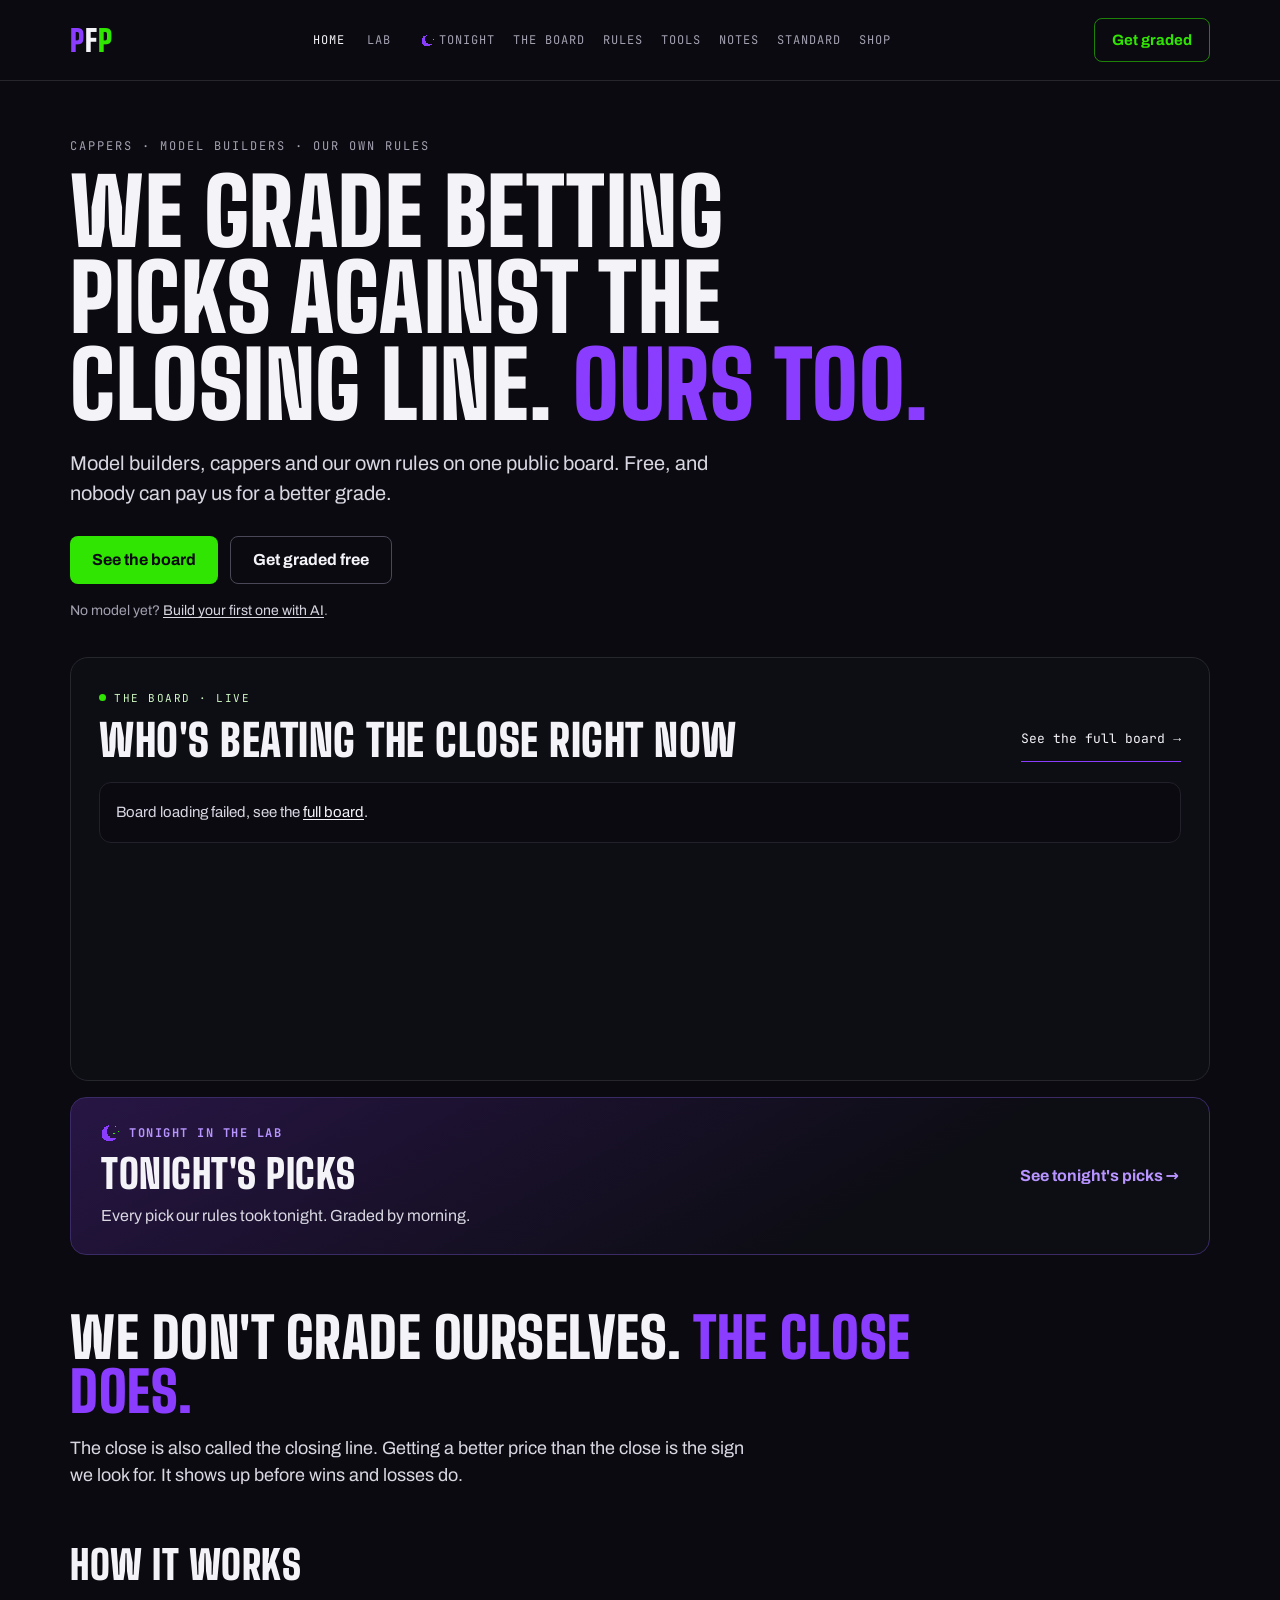
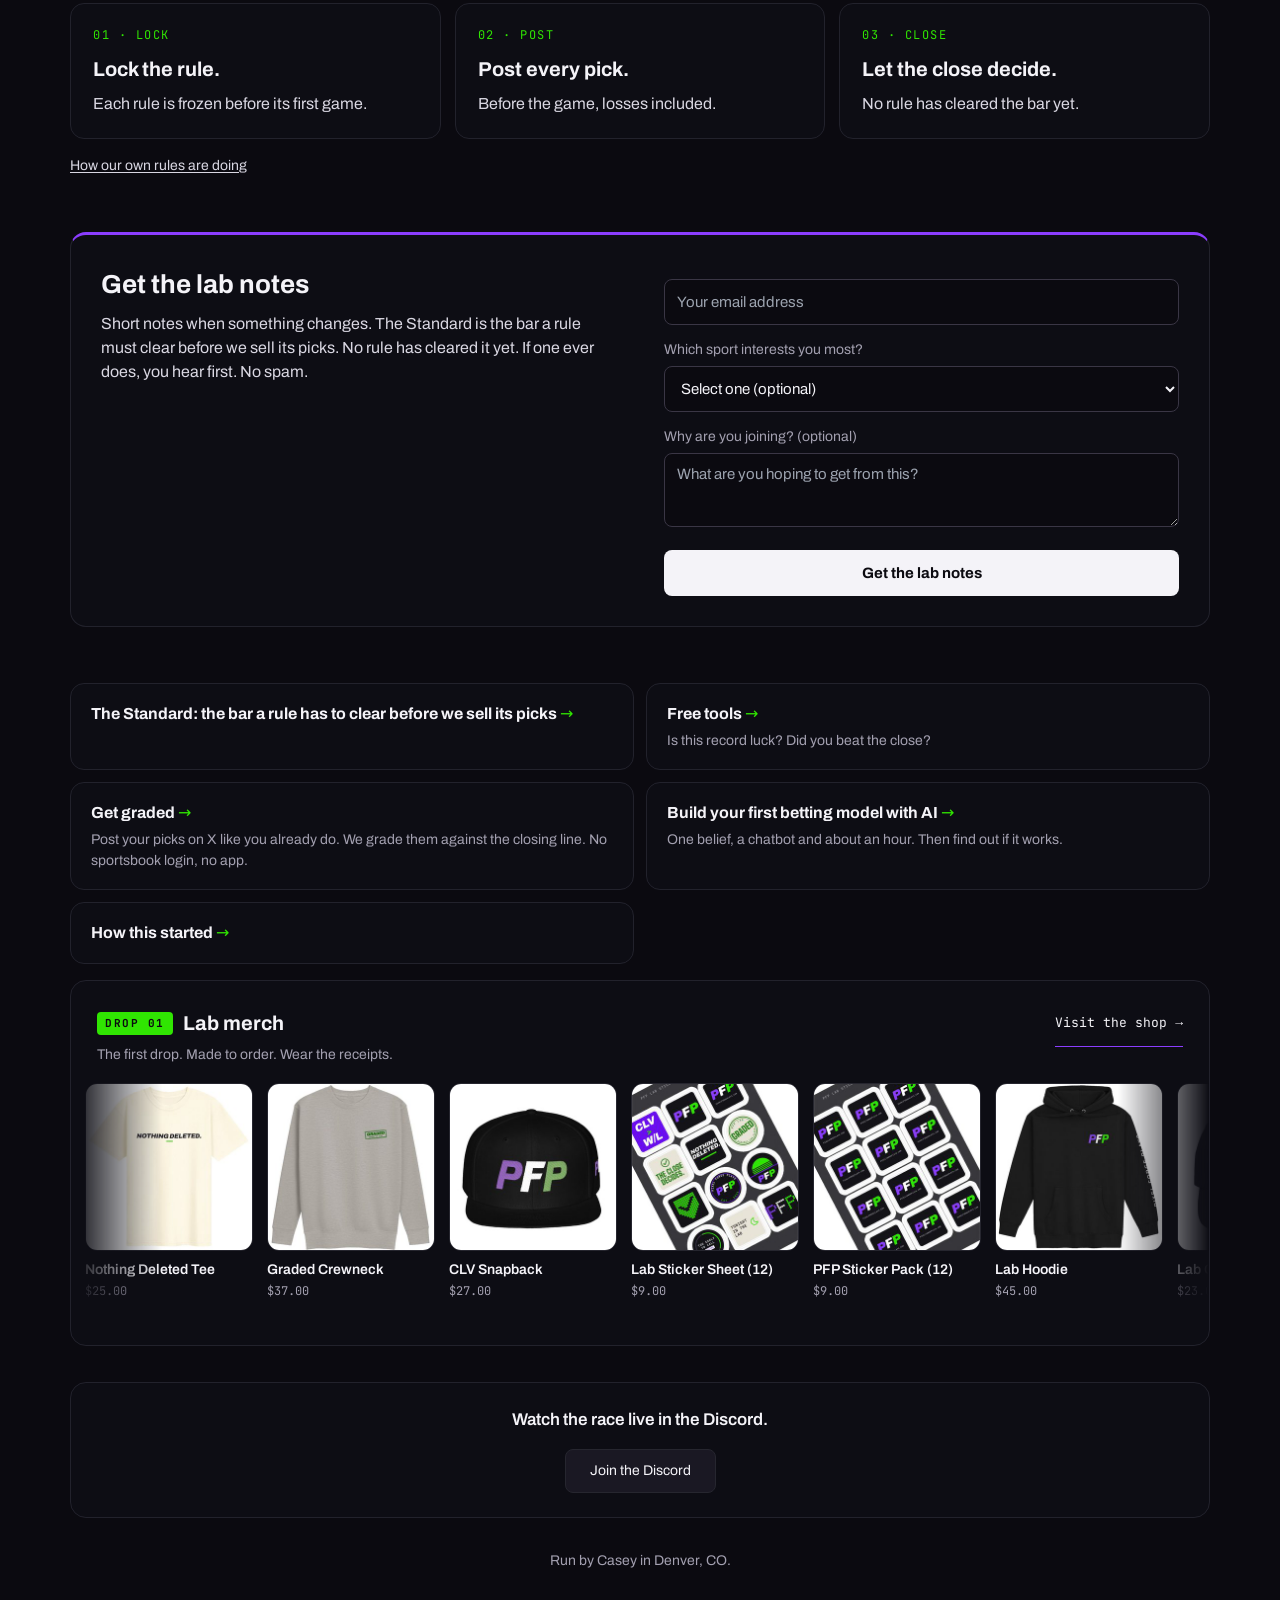
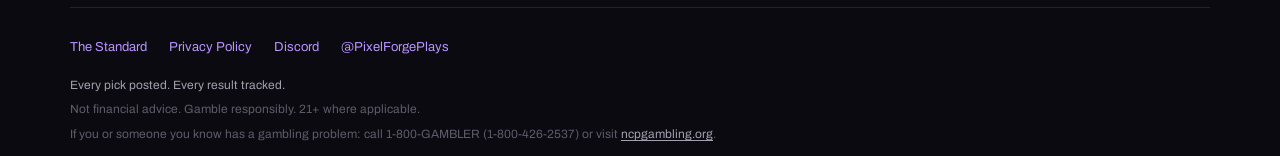
==== commit 92a9b2f3: "Homepage: Tonight is a full-width band under the board; lab notes is its own two-column panel" ====
--- a/index.html
+++ b/index.html
@@ -111,9 +111,13 @@
     .steps p{margin:8px 0 0;color:var(--soft);line-height:1.5}
     .rules-link{margin:16px 0 0;font-size:14px;color:var(--muted)}
     @media (max-width:760px){.steps{grid-template-columns:1fr}}
-    /* Tonight + lab notes */
-    .split{display:grid;grid-template-columns:1.1fr .9fr;gap:16px;margin-top:56px;align-items:start}
-    @media (max-width:760px){.split{grid-template-columns:1fr}}
+    /* Tonight band + lab notes panel. The .flow column holds the board through the lab notes: under 900px the band and
+       the notes come after How it works (the phone order); from 900px the band sits right under the board and the
+       notes panel is two columns (copy left, form right). */
+    .tonight-sec{margin-top:56px}
+    .notes-sec{margin-top:16px}
+    @media (max-width:899.98px){.flow{display:flex;flex-direction:column}.flow>*{min-width:0}.tonight-sec{order:1}.notes-sec{order:2}}
+    @media (min-width:900px){.tonight-sec{margin-top:16px}.notes-sec{margin-top:56px}}
     .tonight{display:block;text-decoration:none;color:var(--ink);border-radius:16px;border:1px solid #3A2A66;background:linear-gradient(150deg,rgba(139,61,255,.22) 0%,#0D0D14 70%);padding:26px}
     .tonight:hover{color:var(--ink);border-color:var(--brand)}
     .tonight .k{display:flex;align-items:center;gap:10px;font-family:var(--mono);font-size:12px;font-weight:700;letter-spacing:1.5px;color:var(--link);text-transform:uppercase}
@@ -121,8 +125,10 @@
     .tonight h2{margin:12px 0 0;font-family:var(--head);font-weight:900;font-size:38px;text-transform:uppercase;line-height:1;letter-spacing:.5px}
     .tonight p{margin:10px 0 0;color:var(--soft);line-height:1.5}
     .tonight .go{display:inline-block;margin-top:16px;color:var(--link);font-weight:700}
+    @media (min-width:900px){.tonight{display:flex;align-items:center;justify-content:space-between;gap:20px 40px;padding:26px 30px}.tonight h2{font-size:40px}.tonight p{max-width:560px}.tonight .go{flex:none;margin-top:0;display:inline-flex;align-items:center;min-height:44px;white-space:nowrap}}
     .notes{border-radius:16px;border:1px solid #22222C;background:#0D0D14;padding:26px;border-top:3px solid var(--brand)}
     .notes h2{margin:0;font-size:22px;font-weight:700}
+    @media (min-width:900px){.notes{display:grid;grid-template-columns:minmax(0,1fr) minmax(0,1fr);gap:24px 48px;align-items:start;padding:30px}.notes h2{font-size:26px}.notes .notes-form .field:first-child{margin-top:0}#lab-thanks{grid-column:1/-1;max-width:600px}}
     .notes p{color:var(--soft)}
     .notes label{display:block;font-size:14px;color:var(--muted);margin-bottom:6px}
     .notes input,.notes select,.notes textarea{width:100%;box-sizing:border-box;background:var(--ground);border:1px solid var(--chip-line);color:var(--ink);border-radius:8px;padding:12px;font:15px var(--body);min-height:46px}
@@ -205,6 +211,7 @@
       <p class="build">No model yet? <a href="/build">Build your first one with AI</a>.</p>
     </section>
 
+    <div class="flow">
     <!-- The Board, top 3. Rows come from the shared board-mini.js (pfp-tools), the same file the Get graded page uses. -->
     <section class="panel" aria-labelledby="hb">
       <div class="sec-head">
@@ -218,6 +225,18 @@
         <p class="status">Loading the board...</p>
         <noscript><p class="status">The board needs JavaScript. <a href="https://pixelforgeplays.github.io/pixel-forge/builders.html">See the full board</a>.</p></noscript>
       </div>
+    </section>
+
+    <!-- Tonight in the lab: a full-width band under the board. The heading becomes "N picks pending" from the same lab.json. -->
+    <section class="tonight-sec" aria-label="Tonight in the lab">
+      <a class="tonight" id="tonight-card" href="https://pixelforgeplays.github.io/pixel-forge/tonight.html">
+        <div class="tonight-txt">
+        <div class="k"><svg class="moon" viewBox="0 0 16 16" width="18" height="18" shape-rendering="crispEdges" aria-hidden="true"><rect x="6" y="1" width="1" height="1" fill="#8B3DFF"/><rect x="4" y="2" width="3" height="1" fill="#8B3DFF"/><rect x="3" y="3" width="3" height="1" fill="#8B3DFF"/><rect x="2" y="4" width="3" height="1" fill="#8B3DFF"/><rect x="1" y="5" width="4" height="1" fill="#8B3DFF"/><rect x="1" y="6" width="4" height="1" fill="#8B3DFF"/><rect x="1" y="7" width="4" height="1" fill="#8B3DFF"/><rect x="1" y="8" width="4" height="1" fill="#8B3DFF"/><rect x="1" y="9" width="5" height="1" fill="#8B3DFF"/><rect x="1" y="10" width="5" height="1" fill="#8B3DFF"/><rect x="1" y="11" width="7" height="1" fill="#8B3DFF"/><rect x="2" y="12" width="11" height="1" fill="#8B3DFF"/><rect x="3" y="13" width="9" height="1" fill="#8B3DFF"/><rect x="4" y="14" width="7" height="1" fill="#8B3DFF"/><rect x="12" y="2" width="1" height="1" fill="#30E502"/><rect x="15" y="6" width="1" height="1" fill="#30E502"/><rect x="11" y="8" width="1" height="1" fill="#30E502"/></svg>Tonight in the lab</div>
+        <h2 id="tonight-h">Tonight's picks</h2>
+        <p>Every pick our rules took tonight. Graded by morning.</p>
+        </div>
+        <span class="go">See tonight's picks &rarr;</span>
+      </a>
     </section>
 
     <!-- Hook -->
@@ -270,17 +289,14 @@
       <p class="rules-link"><a href="https://pixelforgeplays.github.io/pixel-forge/dashboard.html">How our own rules are doing</a></p>
     </section>
 
-    <!-- Tonight in the lab + the lab notes form -->
-    <section class="split" aria-label="Tonight and the lab notes">
-      <a class="tonight" id="tonight-card" href="https://pixelforgeplays.github.io/pixel-forge/tonight.html">
-        <div class="k"><svg class="moon" viewBox="0 0 16 16" width="18" height="18" shape-rendering="crispEdges" aria-hidden="true"><rect x="6" y="1" width="1" height="1" fill="#8B3DFF"/><rect x="4" y="2" width="3" height="1" fill="#8B3DFF"/><rect x="3" y="3" width="3" height="1" fill="#8B3DFF"/><rect x="2" y="4" width="3" height="1" fill="#8B3DFF"/><rect x="1" y="5" width="4" height="1" fill="#8B3DFF"/><rect x="1" y="6" width="4" height="1" fill="#8B3DFF"/><rect x="1" y="7" width="4" height="1" fill="#8B3DFF"/><rect x="1" y="8" width="4" height="1" fill="#8B3DFF"/><rect x="1" y="9" width="5" height="1" fill="#8B3DFF"/><rect x="1" y="10" width="5" height="1" fill="#8B3DFF"/><rect x="1" y="11" width="7" height="1" fill="#8B3DFF"/><rect x="2" y="12" width="11" height="1" fill="#8B3DFF"/><rect x="3" y="13" width="9" height="1" fill="#8B3DFF"/><rect x="4" y="14" width="7" height="1" fill="#8B3DFF"/><rect x="12" y="2" width="1" height="1" fill="#30E502"/><rect x="15" y="6" width="1" height="1" fill="#30E502"/><rect x="11" y="8" width="1" height="1" fill="#30E502"/></svg>Tonight in the lab</div>
-        <h2 id="tonight-h">Tonight's picks</h2>
-        <p>Every pick our rules took tonight. Graded by morning.</p>
-        <span class="go">See tonight's picks &rarr;</span>
-      </a>
+    <!-- The lab notes form, its own full-width panel (copy left, form right from 900px) -->
+    <section class="notes-sec" aria-label="The lab notes">
       <div id="lab-notes" class="notes">
+        <div class="notes-copy" id="lab-copy">
         <h2 id="lab-title">Get the lab notes</h2>
         <p id="lab-intro" style="margin:8px 0 0">Short notes when something changes. The Standard is the bar a rule must clear before we sell its picks. No rule has cleared it yet. If one ever does, you hear first. No spam.</p>
+        </div>
+        <div class="notes-form" id="lab-form-wrap">
         <!-- Posts straight to Buttondown (the Lab Notes list). Optional fields are stored on the subscriber as metadata (metadata__<key>); the hidden metadata__source marks the source. -->
         <form id="lab-form" action="https://buttondown.com/api/emails/embed-subscribe/pixelforgeplays" method="POST">
           <input type="hidden" name="metadata__source" value="website">
@@ -304,6 +320,7 @@
           <button type="submit">Get the lab notes</button>
           <p id="lab-error" role="alert" hidden>That didn't go through. Try again in a minute.</p>
         </form>
+        </div>
         <div id="lab-thanks" hidden>
           <h2 id="lab-thanks-title" tabindex="-1">You're in.</h2>
           <p>We'll write when something changes. Until then, the race is live.</p>
@@ -311,6 +328,7 @@
         </div>
       </div>
     </section>
+    </div>
 
     <!-- Explore -->
     <section class="sec" aria-label="Explore">
@@ -670,8 +688,8 @@
       var finalUrl = String(res.url || '');
       var confirmed = res.ok && finalUrl.indexOf('state=confirmed_subscription') !== -1;
       if (!confirmed) { nativeSubmit(); return; }
-      document.getElementById('lab-title').hidden = true;
-      document.getElementById('lab-intro').hidden = true;
+      document.getElementById('lab-copy').hidden = true;
+      document.getElementById('lab-form-wrap').hidden = true;
       form.hidden = true;
       document.getElementById('lab-thanks').hidden = false;
       document.getElementById('lab-thanks-title').focus();
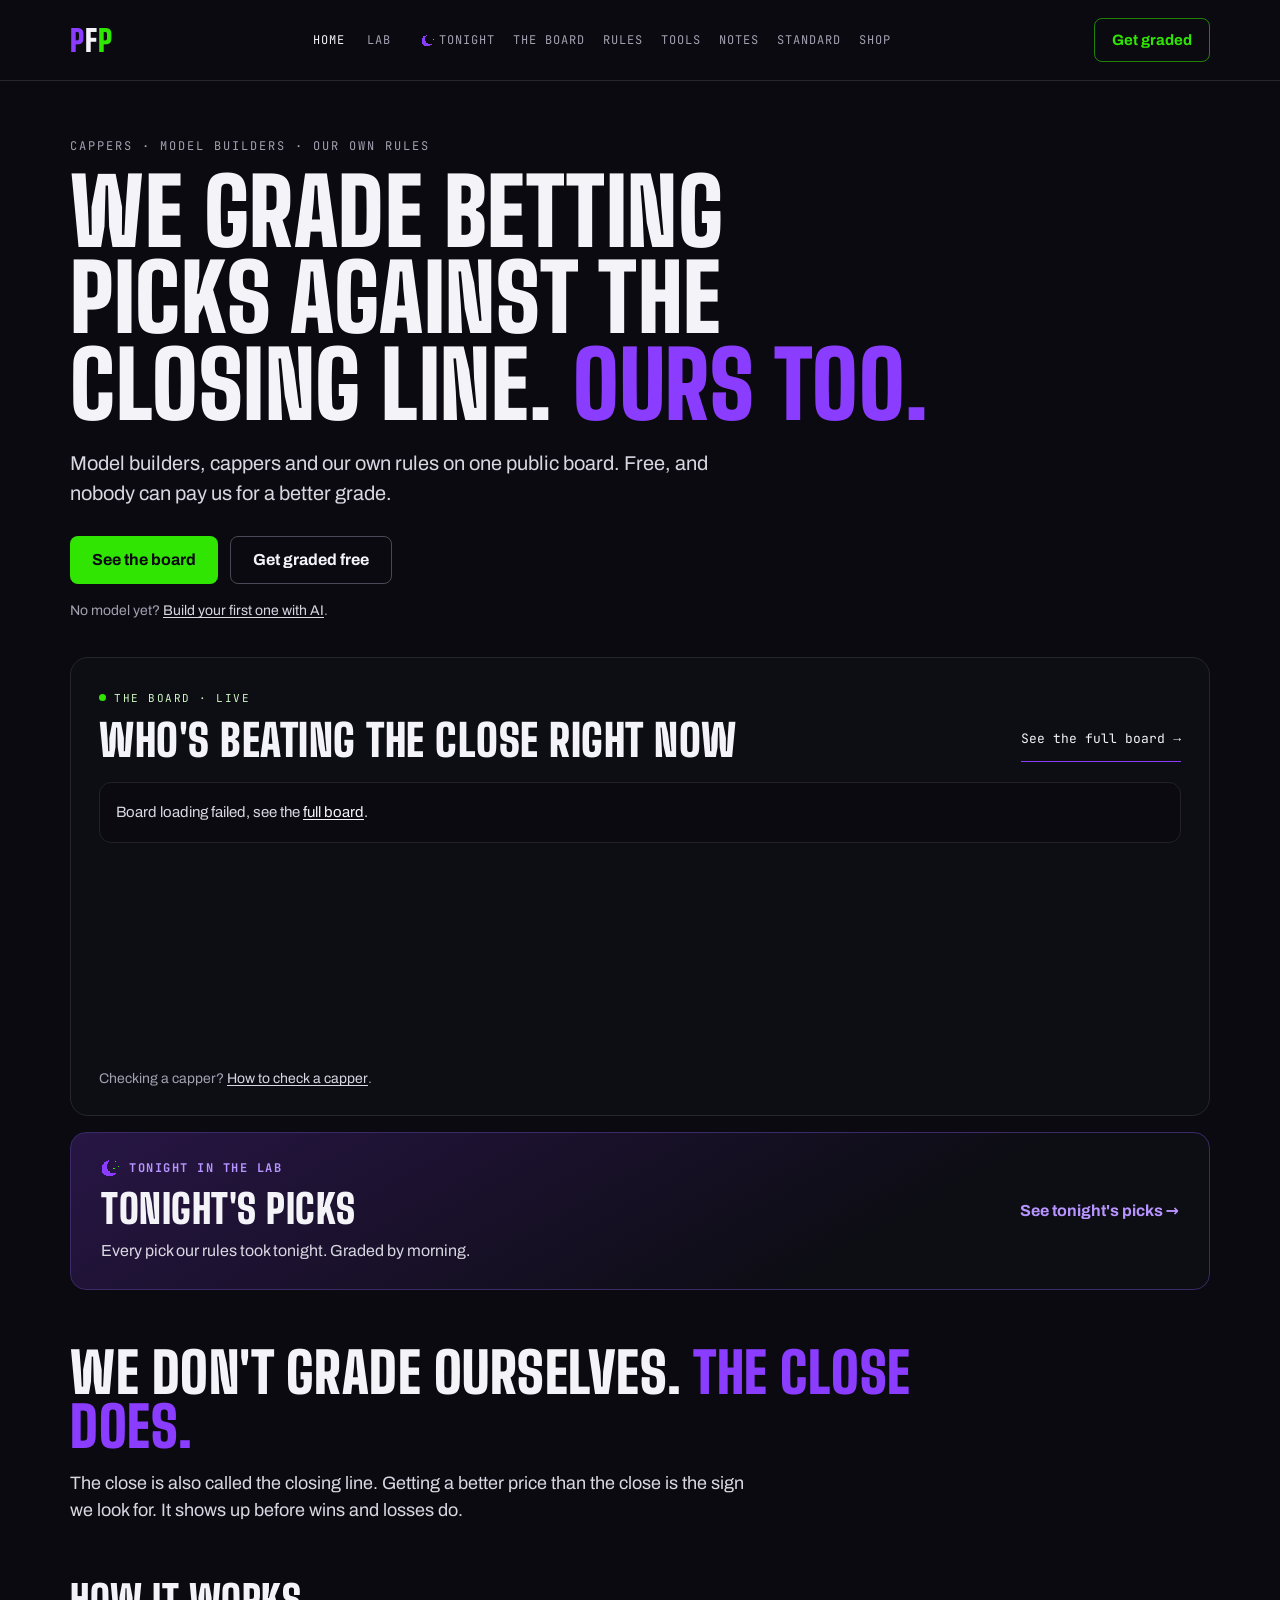
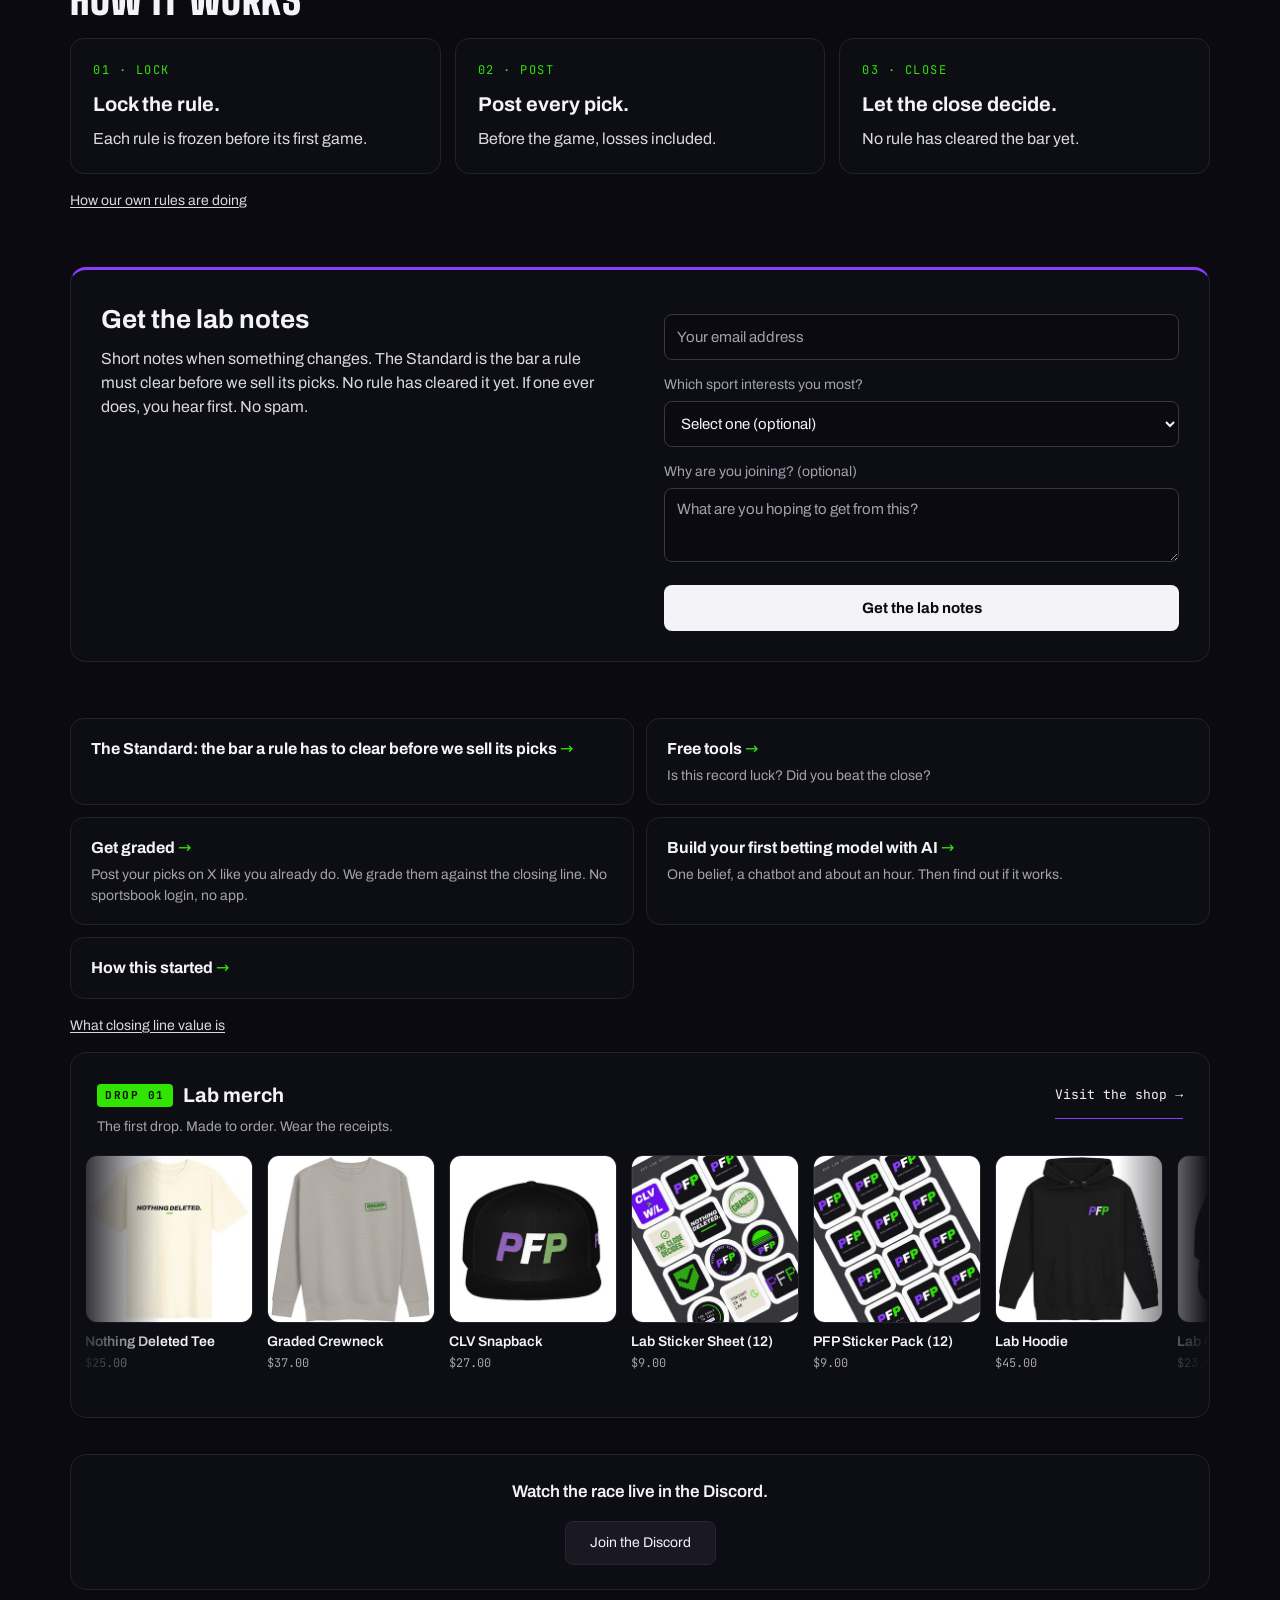
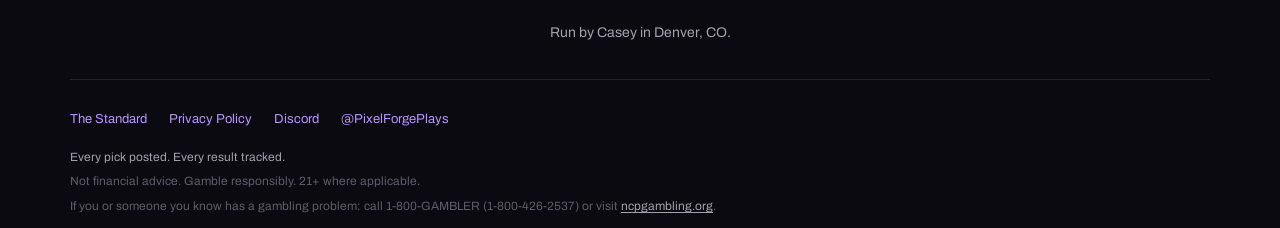
==== commit d5237287: "Brief 1399: permanent short links, canonicals, and two homepage links" ====
--- a/index.html
+++ b/index.html
@@ -9,6 +9,7 @@
   <meta name="apple-mobile-web-app-title" content="PFP">
   <title>Pixel Forge Plays: We grade betting picks against the closing line</title>
   <meta name="description" content="Model builders, cappers and our own rules on one public board. Free, and nobody can pay us for a better grade.">
+  <link rel="canonical" href="https://www.pixelforgeplays.com/">
   <meta property="og:title" content="Pixel Forge Plays: We grade betting picks against the closing line">
   <meta property="og:description" content="Model builders, cappers and our own rules on one public board. Free, and nobody can pay us for a better grade.">
   <meta property="og:url" content="https://www.pixelforgeplays.com/">
@@ -23,6 +24,7 @@
   <meta name="twitter:image" content="https://pixelforgeplays.github.io/pfp-tools/get-graded/og.png?v=20261104">
   <meta name="twitter:image:alt" content="Pixel Forge Plays: We grade betting picks against the closing line">
   <meta name="twitter:site" content="@PixelForgePlays">
+  <script type="application/ld+json">{"@context":"https://schema.org","@graph":[{"@type":"Organization","name":"Pixel Forge Plays","url":"https://www.pixelforgeplays.com/","logo":"https://www.pixelforgeplays.com/apple-touch-icon.png","sameAs":"https://x.com/PixelForgePlays"},{"@type":"WebSite","name":"Pixel Forge Plays","url":"https://www.pixelforgeplays.com/"}]}</script>
   <link rel="preload" href="/fonts/big-shoulders-display.woff2" as="font" type="font/woff2" crossorigin>
   <link rel="preload" href="/fonts/archivo.woff2" as="font" type="font/woff2" crossorigin>
   <link rel="preload" href="/fonts/jetbrains-mono.woff2" as="font" type="font/woff2" crossorigin>
@@ -225,6 +227,7 @@
         <p class="status">Loading the board...</p>
         <noscript><p class="status">The board needs JavaScript. <a href="https://pixelforgeplays.github.io/pixel-forge/builders.html">See the full board</a>.</p></noscript>
       </div>
+      <p class="std-line">Checking a capper? <a href="https://pixelforgeplays.github.io/pfp-tools/check-a-capper/">How to check a capper</a>.</p>
     </section>
 
     <!-- Tonight in the lab: a full-width band under the board. The heading becomes "N picks pending" from the same lab.json. -->
@@ -339,6 +342,7 @@
         <a class="pfp-card" href="/build"><span class="t">Build your first betting model with AI</span><span class="arrow" aria-hidden="true"> &rarr;</span><span class="d">One belief, a chatbot and about an hour. Then find out if it works.</span></a>
         <a class="pfp-card" href="https://pixelforgeplays.github.io/pixel-forge/how-this-started.html"><span class="t">How this started</span><span class="arrow" aria-hidden="true"> &rarr;</span></a>
       </div>
+      <p class="rules-link"><a href="https://pixelforgeplays.github.io/pfp-tools/closing-line-value/">What closing line value is</a></p>
     </section>
 
     <!-- Lab merch: Drop 01. Names, prices and photos are copies of the Fourthwall store listing (merch/merch.json says when). -->
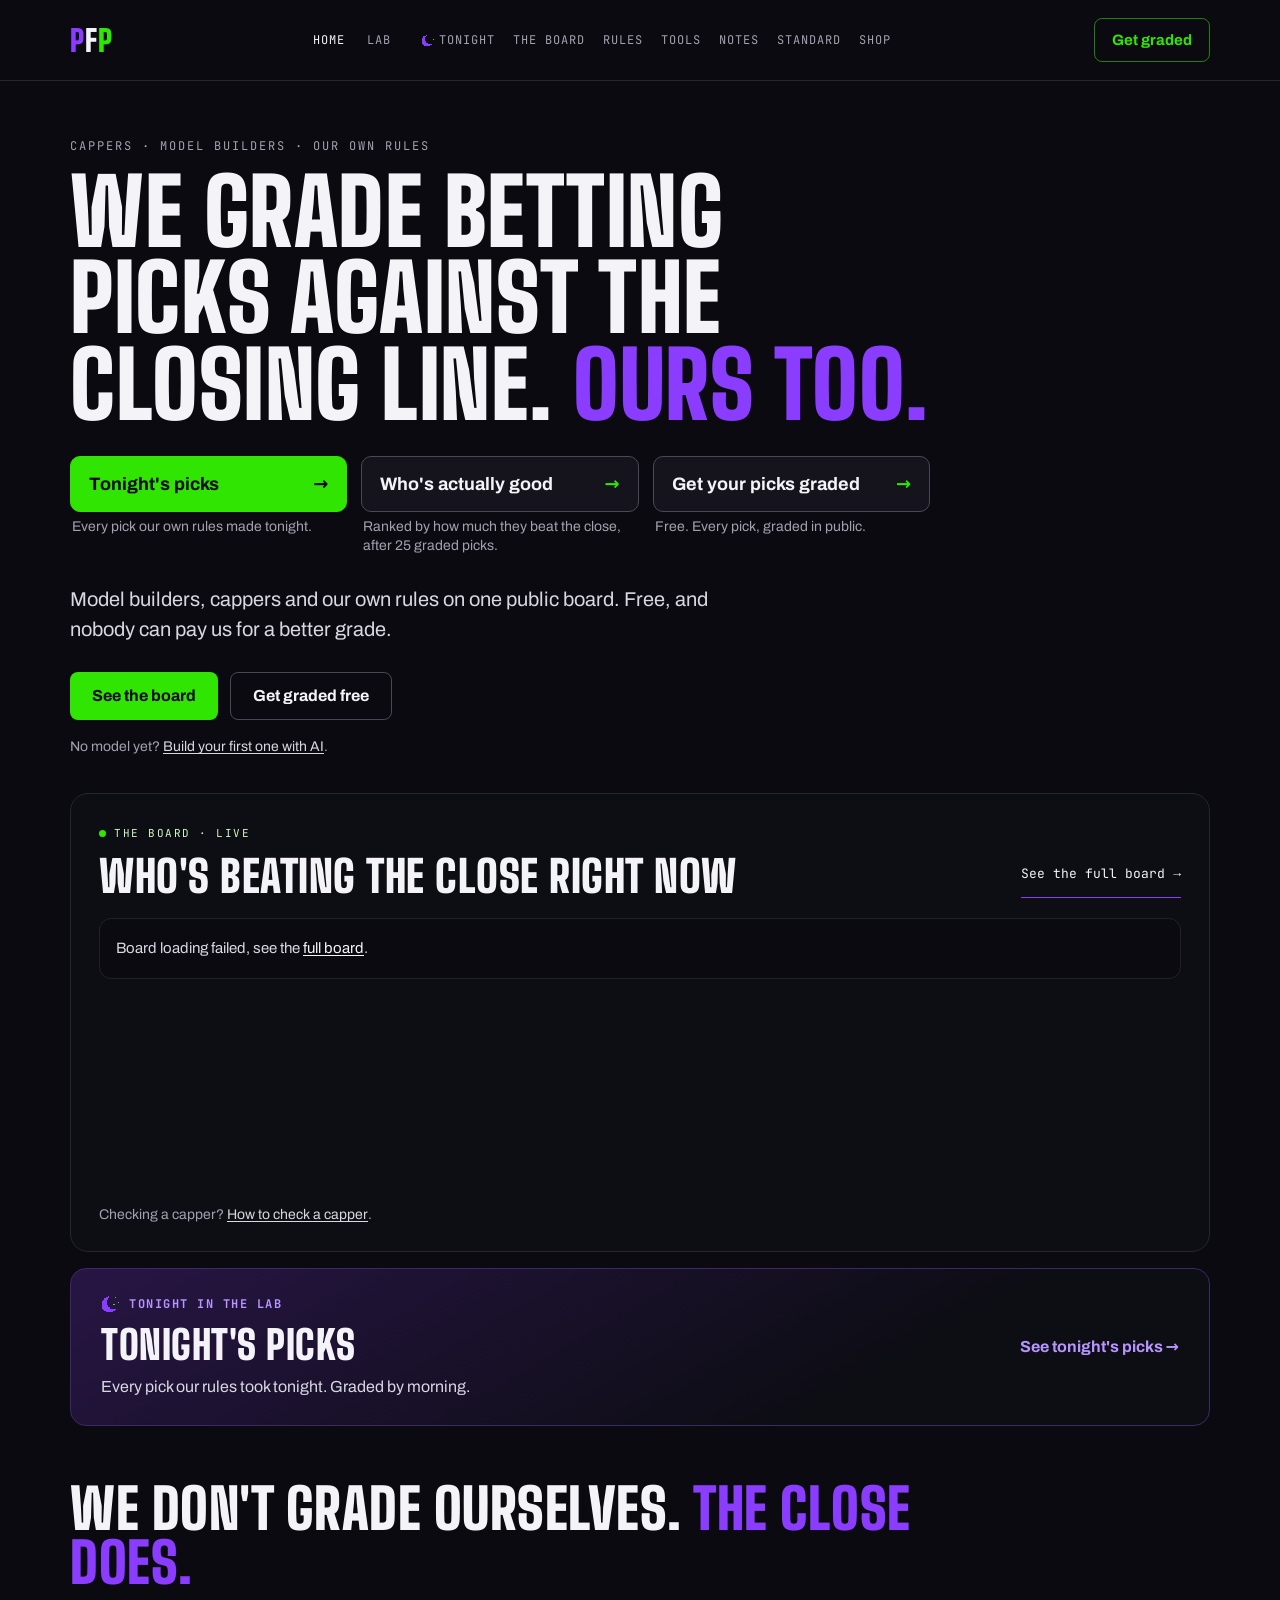
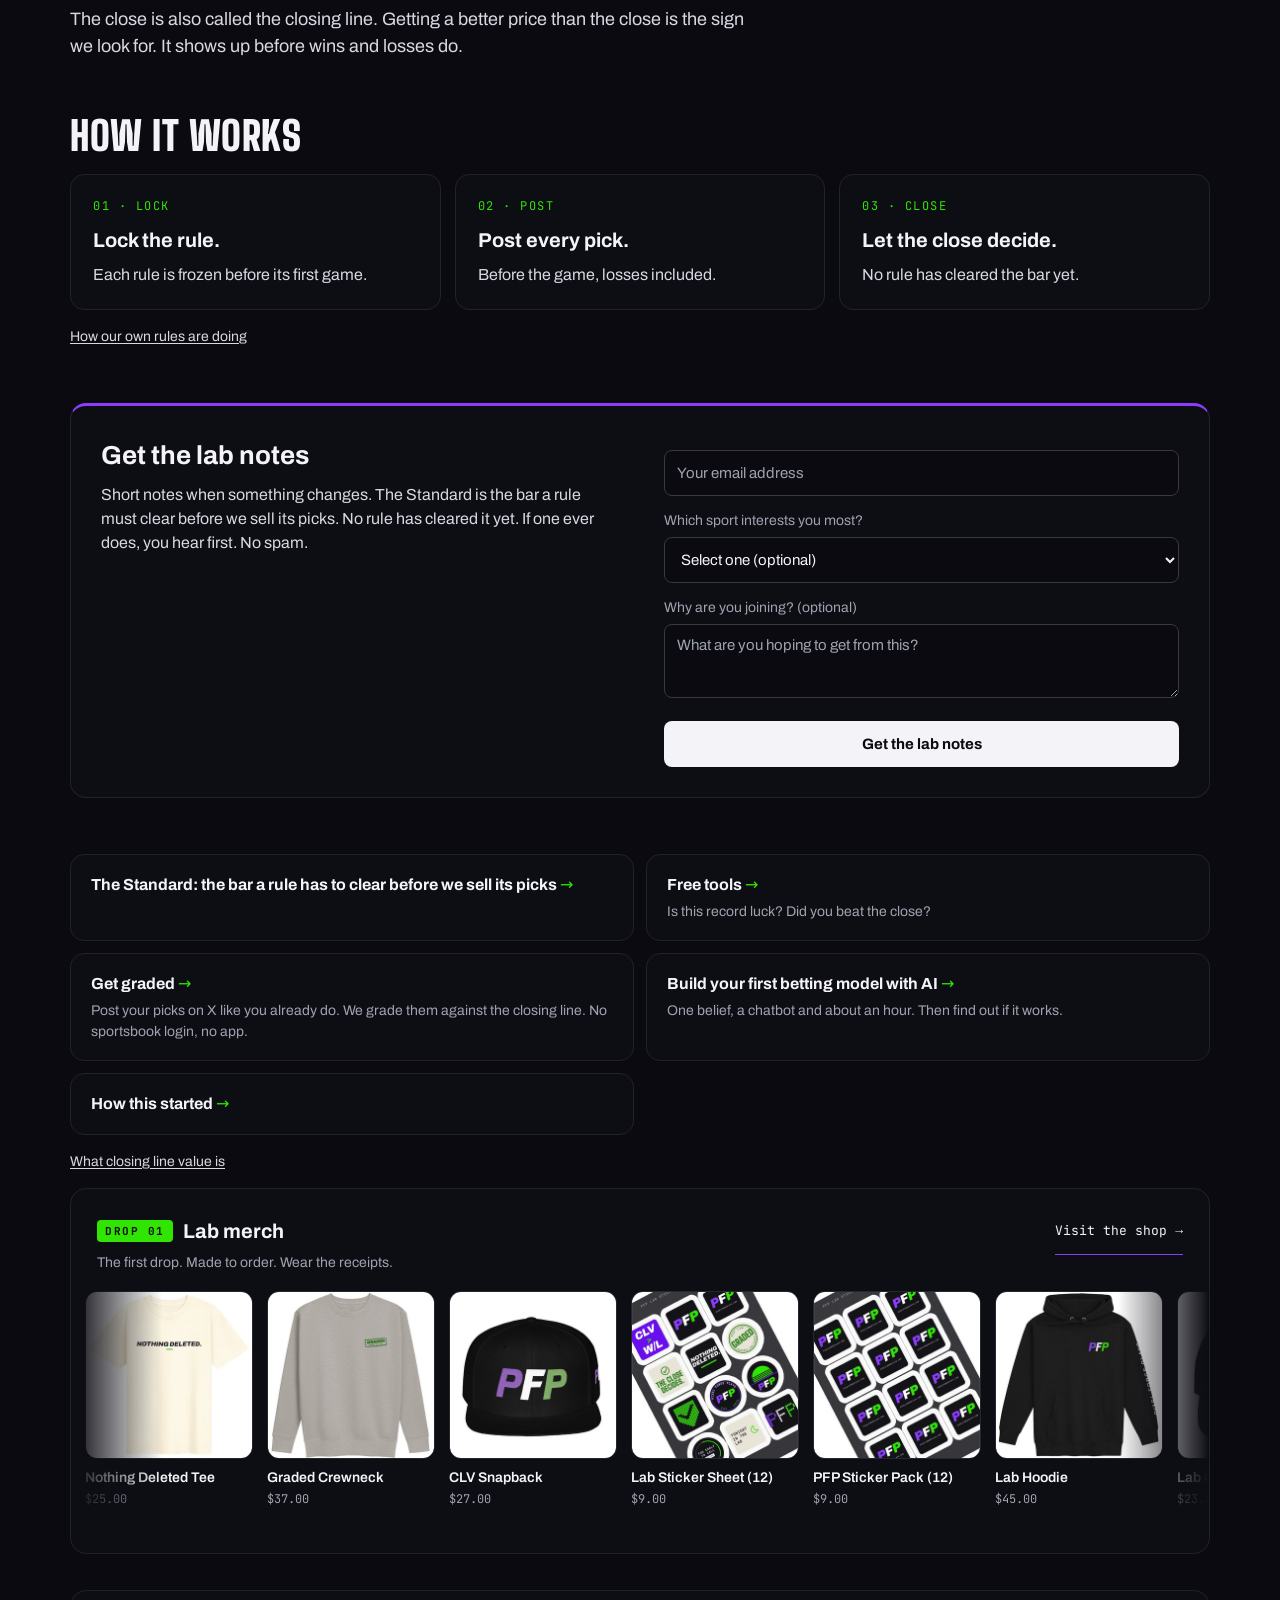
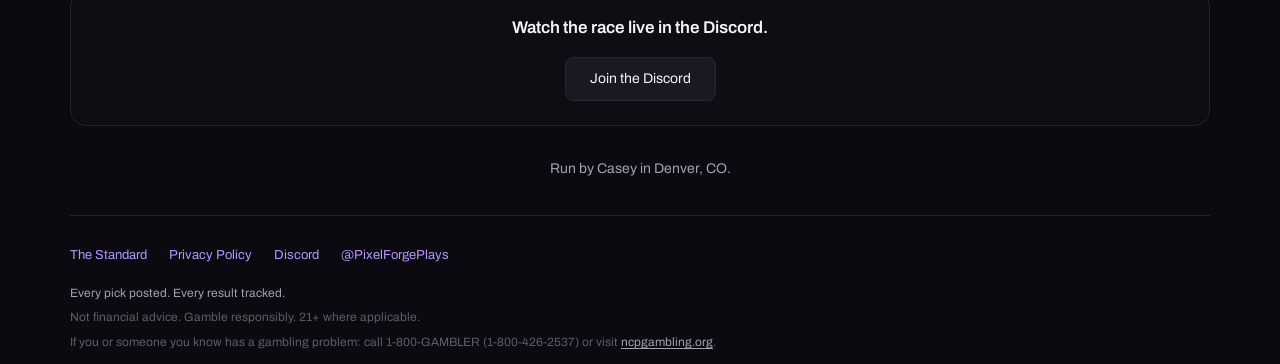
==== commit c482d676: "Homepage: on phones, one plain sentence and three big buttons under the headline, the rest of the pa" ====
--- a/index.html
+++ b/index.html
@@ -73,6 +73,41 @@
     .hero .build a{color:var(--soft);text-decoration:underline;text-underline-offset:2px}
     .hero .build a:hover{color:var(--ink)}
     @media (max-width:760px){.hero{padding:40px 0 28px}.hero .ctas .btn{flex:1 1 auto}}
+    /* Three big buttons under the headline (Brief 1476). Phones (up to 640px): one plain sentence, the buttons stacked,
+       everything else inside a closed "How this works". From 641px: the buttons in a row and the long page open. */
+    .hero-sentence{display:none}
+    .big-btns{display:grid;grid-template-columns:repeat(3,minmax(0,1fr));gap:14px;margin-top:28px}
+    .big-item{min-width:0}
+    .big-btn{display:flex;align-items:center;justify-content:space-between;gap:10px;min-height:56px;box-sizing:border-box;padding:0 18px;border-radius:10px;font-weight:700;font-size:18px;line-height:1.2;text-decoration:none;color:var(--ink);background:var(--surface);border:1px solid #4A4757;transition:background .15s,border-color .15s}
+    .big-btn:hover{color:var(--ink);border-color:var(--brand)}
+    .big-btn .arr{flex:none;color:var(--green)}
+    .big-btn.go-green{background:var(--green);border-color:var(--green);color:var(--ground)}
+    .big-btn.go-green:hover{background:#5BFF2E;color:var(--ground)}
+    .big-btn.go-green .arr{color:var(--ground)}
+    .big-cap{margin:6px 2px 0;font-size:14px;line-height:1.35;color:var(--muted)}
+    .hero-rest{max-width:860px;padding-bottom:36px}
+    .hero-rest .lede{margin:28px 0 0;font-size:20px;line-height:1.5;color:var(--soft);max-width:680px}
+    .hero-rest .ctas{display:flex;flex-wrap:wrap;gap:12px;margin-top:28px}
+    .hero-rest .build{margin:16px 0 0;font-size:14px;color:var(--muted)}
+    .hero-rest .build a{color:var(--soft);text-decoration:underline;text-underline-offset:2px}
+    .hero-rest .build a:hover{color:var(--ink)}
+    .hero.has-big{padding-bottom:0}
+    details.hiw>summary{display:none}
+    @media (max-width:760px){.hero-rest{padding-bottom:28px}.hero-rest .ctas .btn{flex:1 1 auto}}
+    @media (max-width:640px){
+      .hero.has-big{padding:20px 0 0}
+      .hero h1{font-size:40px}
+      .hero h1{margin-top:10px}
+      .hero-sentence{display:block;margin:12px 0 0;font-size:17px;line-height:1.45;color:var(--soft)}
+      .big-btns{grid-template-columns:1fr;gap:10px;margin-top:16px}
+      .big-cap{margin-top:4px;font-size:13px}
+      details.hiw{margin-top:24px;border-top:1px solid #26262F}
+      details.hiw>summary{display:flex;align-items:center;justify-content:space-between;min-height:56px;cursor:pointer;list-style:none;font-weight:700;font-size:17px;color:var(--ink)}
+      details.hiw>summary::-webkit-details-marker{display:none}
+      details.hiw>summary::after{content:"+";font-family:var(--mono);font-size:22px;color:var(--green)}
+      details.hiw[open]>summary::after{content:"-"}
+      .hero-rest .lede{margin-top:8px}
+    }
     /* Cards and sections */
     .card{background:#0D0D14;border:1px solid #22222C;border-radius:14px;padding:22px}
     .panel{border:1px solid #26262F;border-radius:18px;background:#0D0D14;padding:26px clamp(14px,3vw,28px)}
@@ -202,16 +237,38 @@
 
   <main class="wrap">
     <!-- Hero -->
-    <section class="hero" aria-label="Intro">
+    <section class="hero has-big" aria-label="Intro">
       <p class="eyebrow">Cappers &middot; Model builders &middot; Our own rules</p>
       <h1>We grade betting picks against the closing line. <span class="ours">Ours too.</span></h1>
+      <p class="hero-sentence">We check if a pick got a better price than where the line closed. That is the best sign of real skill.</p>
+      <div class="big-btns">
+        <div class="big-item">
+          <a class="big-btn go-green" href="https://pixelforgeplays.github.io/pixel-forge/tonight.html">Tonight's picks<span class="arr" aria-hidden="true">&rarr;</span></a>
+          <p class="big-cap">Every pick our own rules made tonight.</p>
+        </div>
+        <div class="big-item">
+          <a class="big-btn" href="https://pixelforgeplays.github.io/pixel-forge/builders.html">Who's actually good<span class="arr" aria-hidden="true">&rarr;</span></a>
+          <p class="big-cap">Ranked by how much they beat the close, after 25 graded picks.</p>
+        </div>
+        <div class="big-item">
+          <a class="big-btn" href="https://pixelforgeplays.github.io/pfp-tools/get-graded/">Get your picks graded<span class="arr" aria-hidden="true">&rarr;</span></a>
+          <p class="big-cap">Free. Every pick, graded in public.</p>
+        </div>
+      </div>
+    </section>
+
+    <!-- The rest of the homepage. Closed on phones (up to 640px), open and with no summary bar from 641px. -->
+    <details class="hiw">
+      <summary>How this works</summary>
+      <script>(function () { var d = document.currentScript && document.currentScript.parentNode; if (!d) return; var phone = window.matchMedia && window.matchMedia('(max-width:640px)').matches; if (!phone) d.open = true; })();</script>
+    <div class="hero-rest">
       <p class="lede">Model builders, cappers and our own rules on one public board. Free, and nobody can pay us for a better grade.</p>
       <div class="ctas">
         <a href="https://pixelforgeplays.github.io/pixel-forge/builders.html" class="btn btn-green">See the board</a>
         <a href="https://pixelforgeplays.github.io/pfp-tools/get-graded/" class="btn btn-ghost">Get graded free</a>
       </div>
       <p class="build">No model yet? <a href="/build">Build your first one with AI</a>.</p>
-    </section>
+    </div>
 
     <div class="flow">
     <!-- The Board, top 3. Rows come from the shared board-mini.js (pfp-tools), the same file the Get graded page uses. -->
@@ -394,6 +451,7 @@
     </div>
 
     <p class="runby">Run by Casey in Denver, CO.</p>
+    </details>
 
     <footer>
       <div class="row">
@@ -408,6 +466,30 @@
     </footer>
   </main>
 
+<script>
+// "How this works": opens when the window grows past 640px, and when a link lands on an anchor inside it.
+(function () {
+  var d = document.querySelector('details.hiw');
+  if (!d) return;
+  function reveal() {
+    var id = location.hash ? location.hash.slice(1) : '';
+    if (!id) return;
+    var el = null;
+    try { el = document.getElementById(decodeURIComponent(id)); } catch (e) { el = null; }
+    if (!el || !d.contains(el) || d.open) return;
+    d.open = true;
+    el.scrollIntoView();
+  }
+  if (window.matchMedia) {
+    var mq = window.matchMedia('(max-width:640px)');
+    var wide = function () { if (!mq.matches) d.open = true; };
+    if (mq.addEventListener) mq.addEventListener('change', wide);
+    else if (mq.addListener) mq.addListener(wide);
+  }
+  window.addEventListener('hashchange', reveal);
+  reveal();
+})();
+</script>
 <!-- The shared mini-board (top 3, counts, tonight). One file for the homepage and the Get graded page. -->
 <script src="https://pixelforgeplays.github.io/pfp-tools/board-mini.js" defer></script>
 <script>
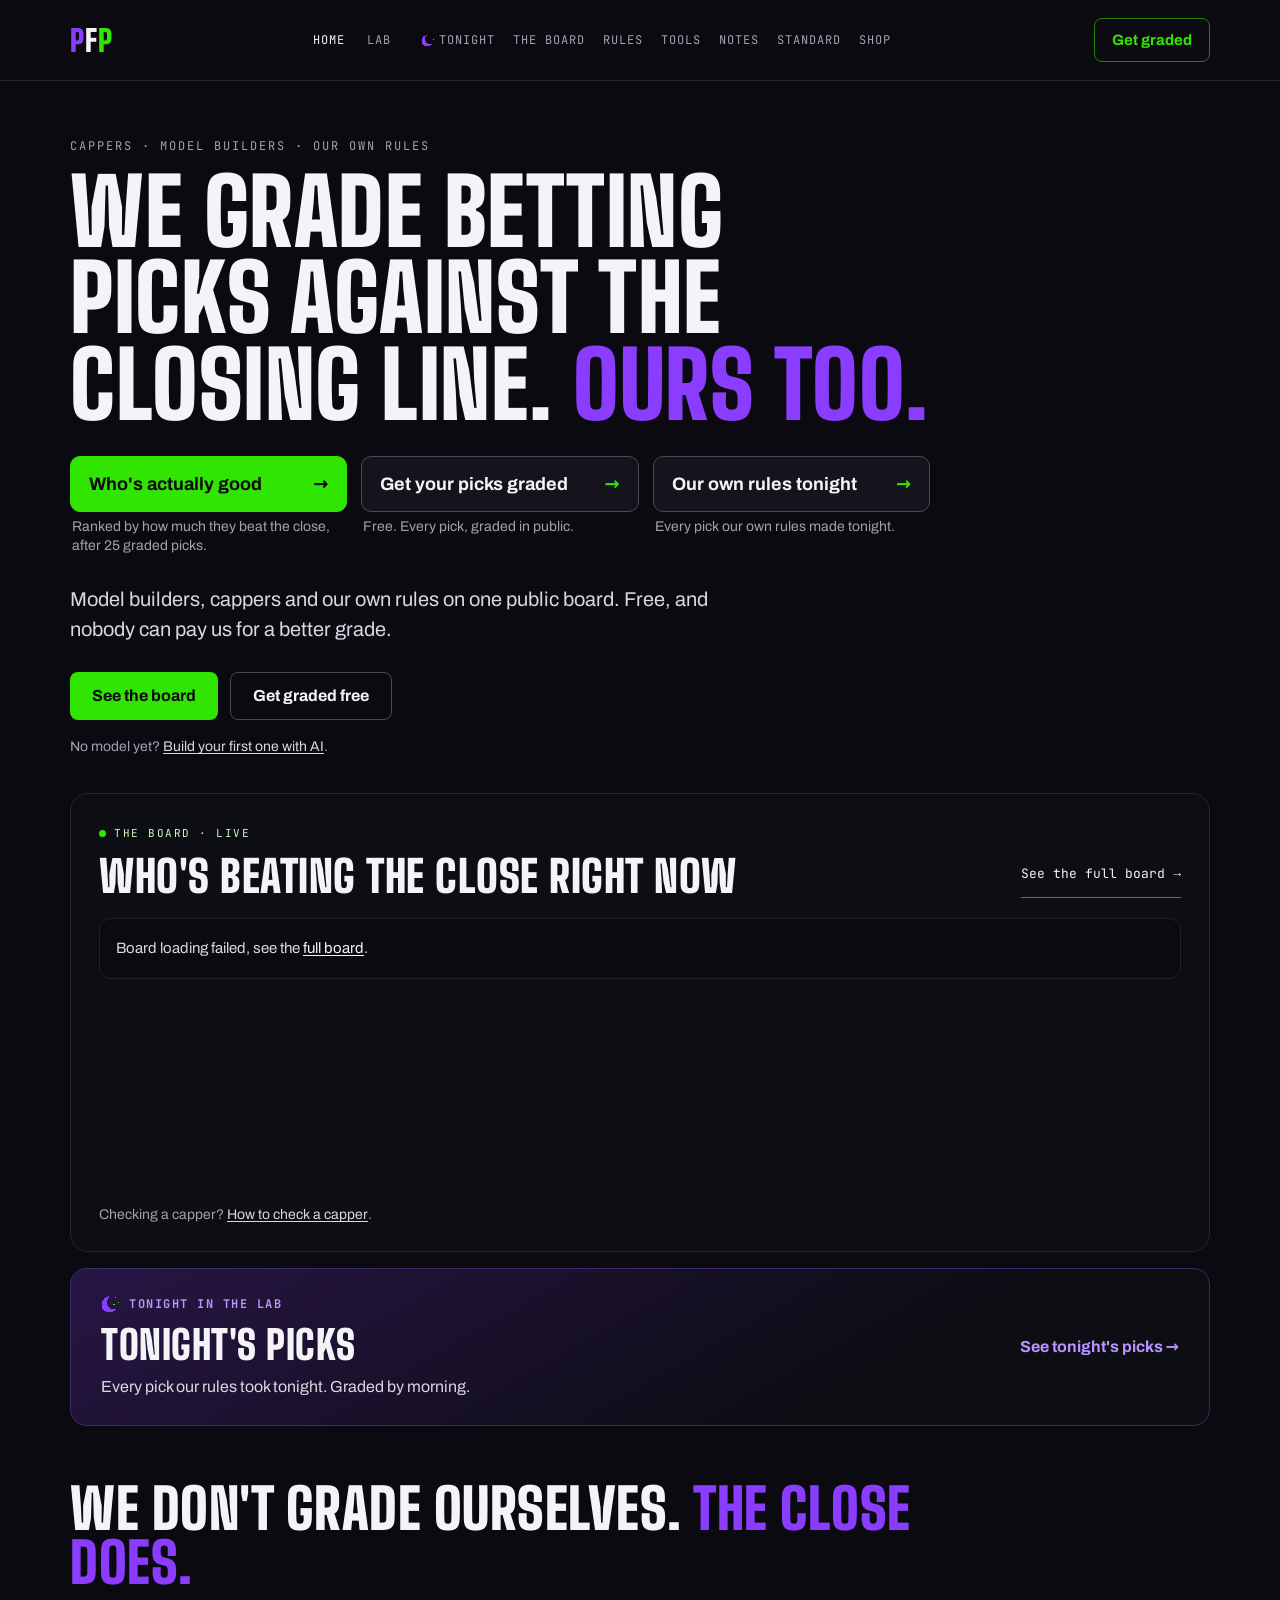
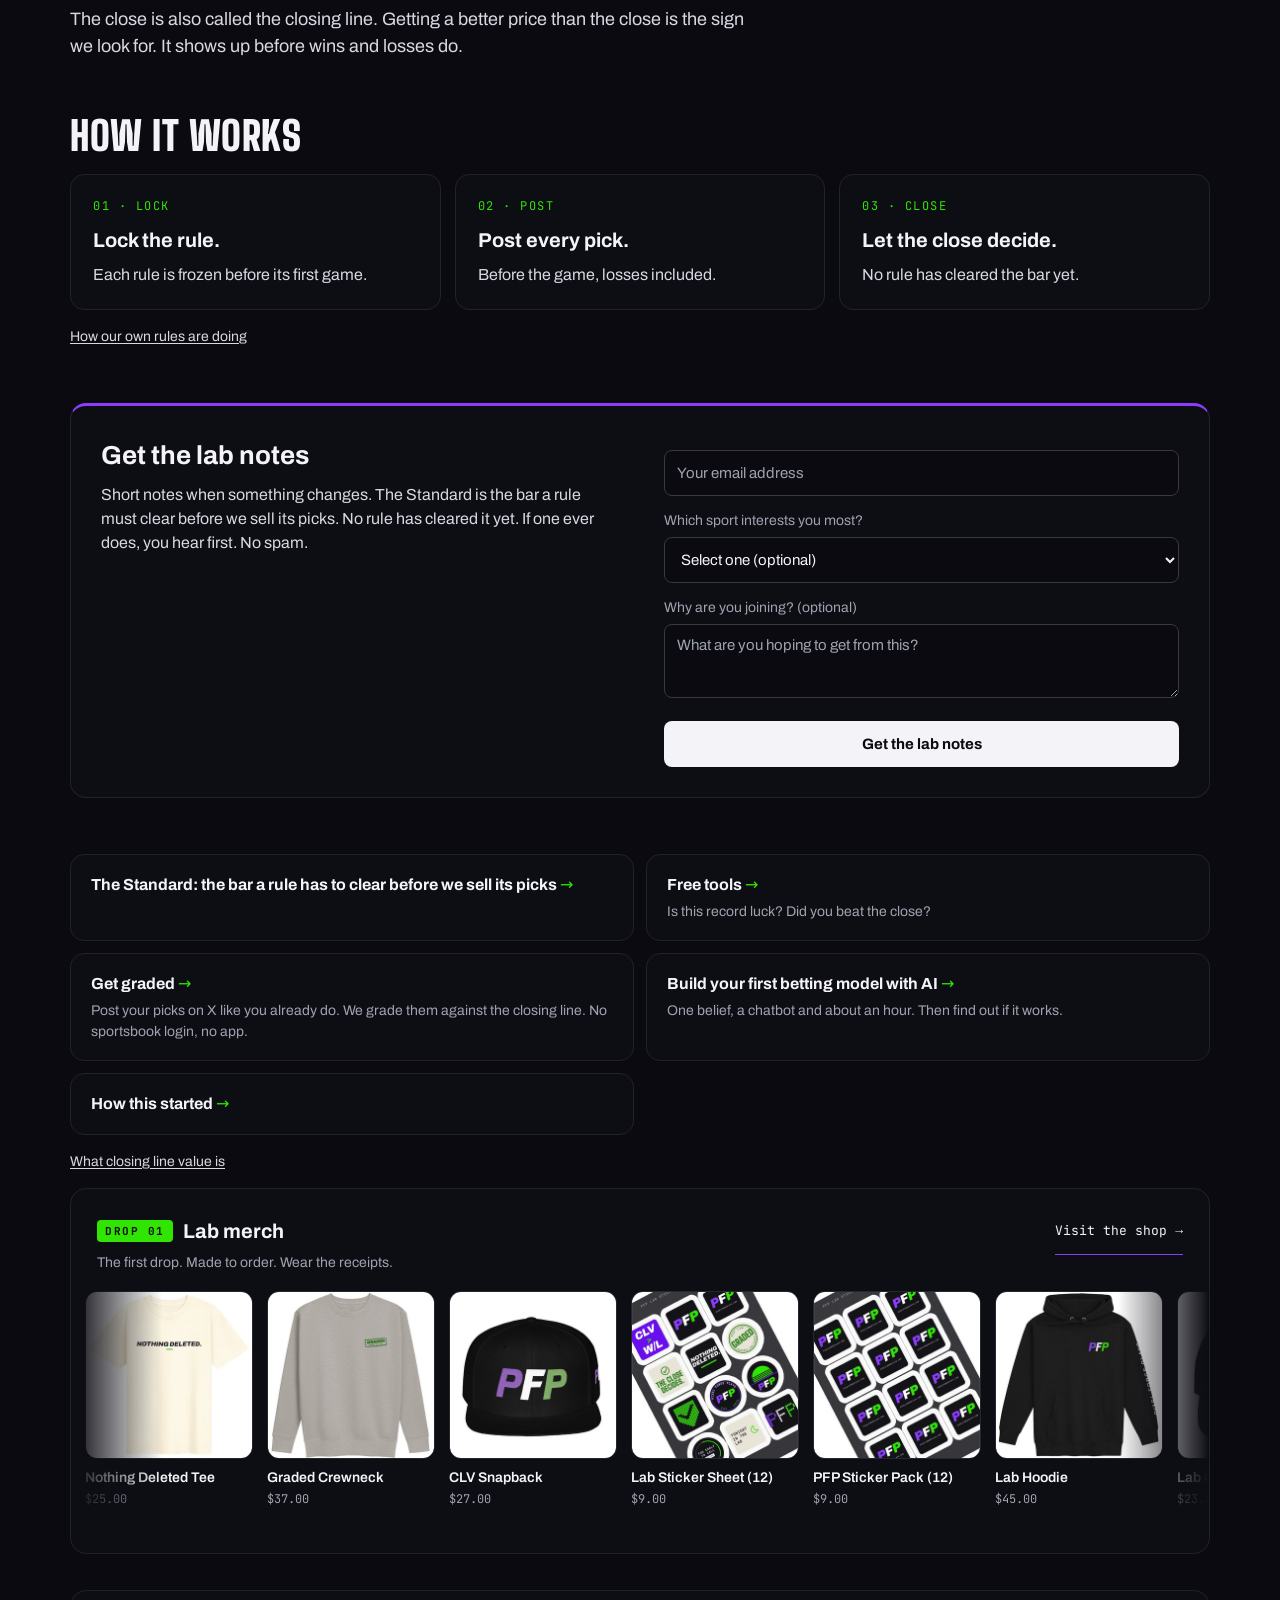
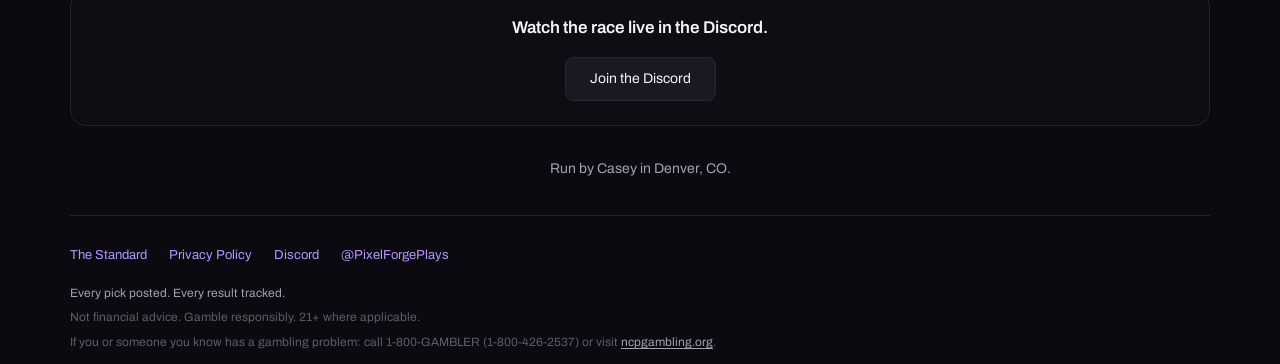
==== commit 072e7a0e: "Homepage: users first - Who's actually good leads, Tonight renamed Our own rules tonight (Brief 1476" ====
--- a/index.html
+++ b/index.html
@@ -243,16 +243,16 @@
       <p class="hero-sentence">We check if a pick got a better price than where the line closed. That is the best sign of real skill.</p>
       <div class="big-btns">
         <div class="big-item">
-          <a class="big-btn go-green" href="https://pixelforgeplays.github.io/pixel-forge/tonight.html">Tonight's picks<span class="arr" aria-hidden="true">&rarr;</span></a>
-          <p class="big-cap">Every pick our own rules made tonight.</p>
-        </div>
-        <div class="big-item">
-          <a class="big-btn" href="https://pixelforgeplays.github.io/pixel-forge/builders.html">Who's actually good<span class="arr" aria-hidden="true">&rarr;</span></a>
+          <a class="big-btn go-green" href="https://pixelforgeplays.github.io/pixel-forge/builders.html">Who's actually good<span class="arr" aria-hidden="true">&rarr;</span></a>
           <p class="big-cap">Ranked by how much they beat the close, after 25 graded picks.</p>
         </div>
         <div class="big-item">
           <a class="big-btn" href="https://pixelforgeplays.github.io/pfp-tools/get-graded/">Get your picks graded<span class="arr" aria-hidden="true">&rarr;</span></a>
           <p class="big-cap">Free. Every pick, graded in public.</p>
+        </div>
+        <div class="big-item">
+          <a class="big-btn" href="https://pixelforgeplays.github.io/pixel-forge/tonight.html">Our own rules tonight<span class="arr" aria-hidden="true">&rarr;</span></a>
+          <p class="big-cap">Every pick our own rules made tonight.</p>
         </div>
       </div>
     </section>
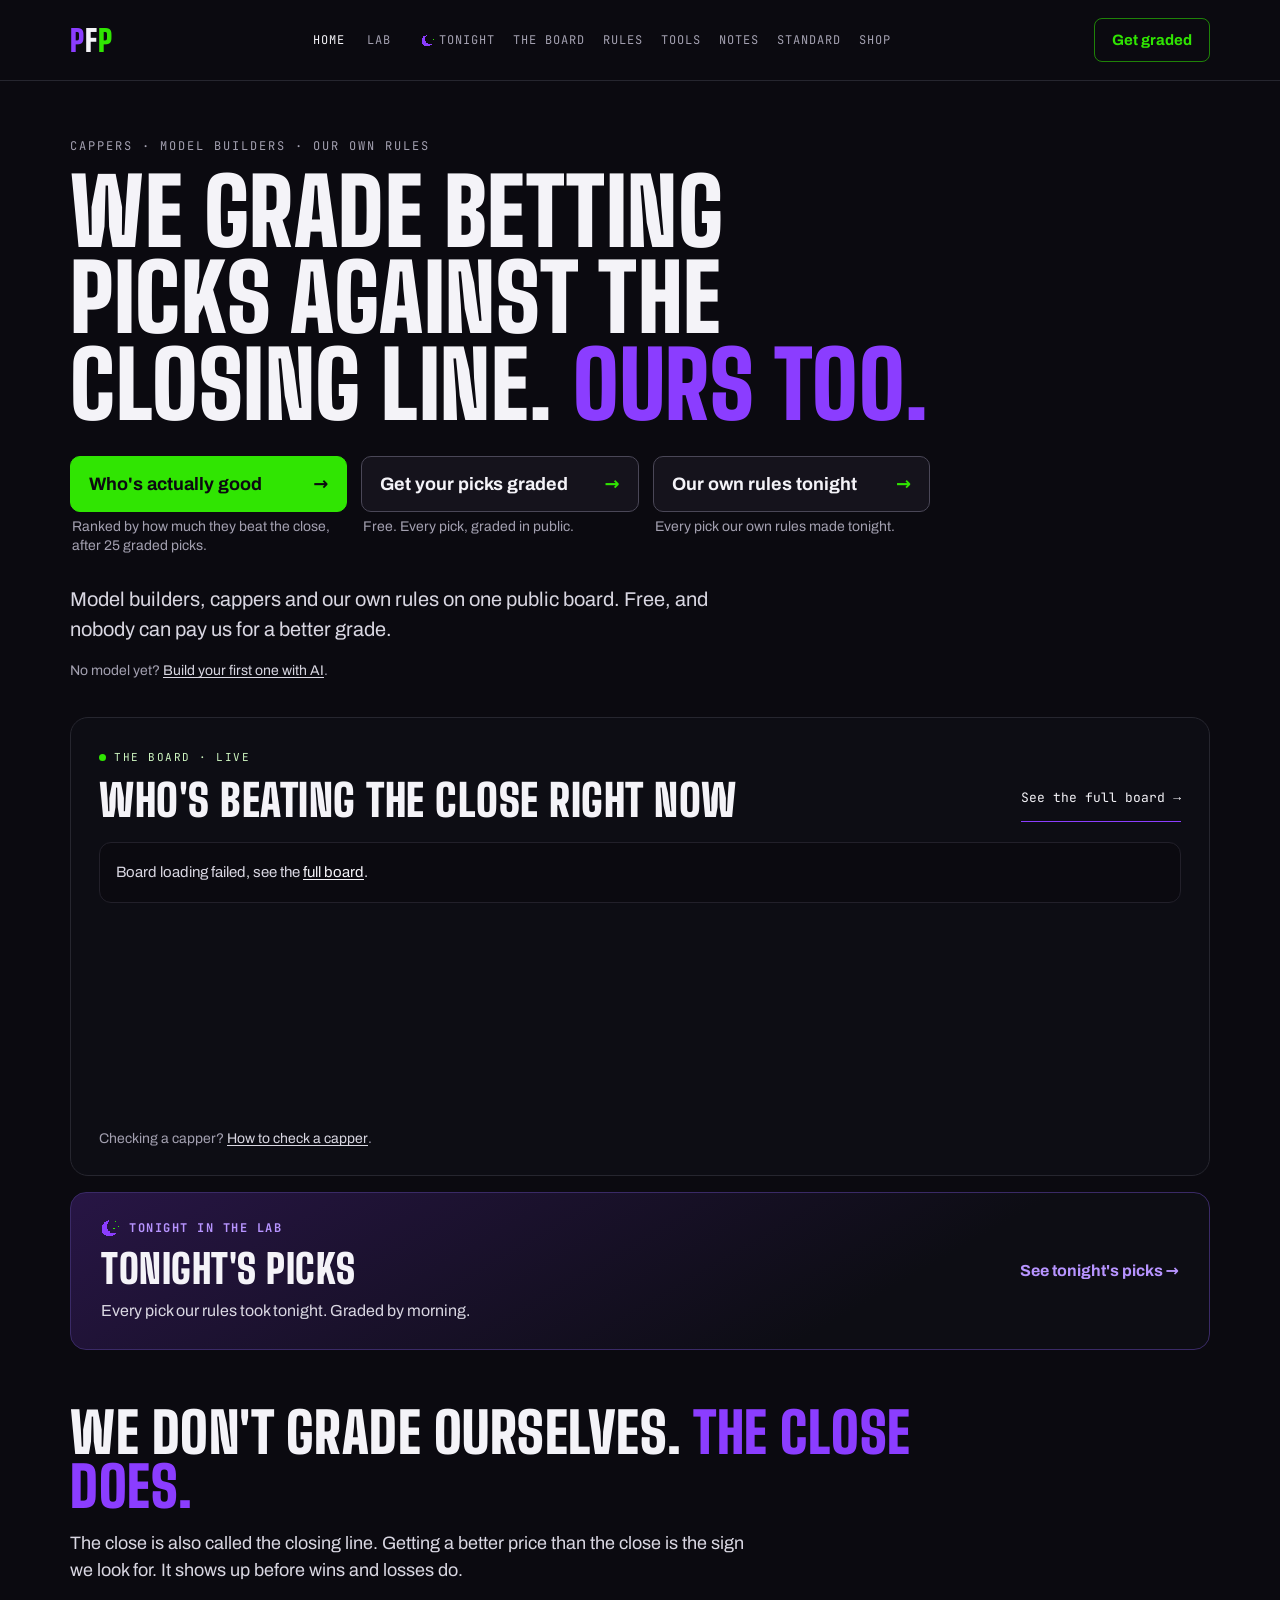
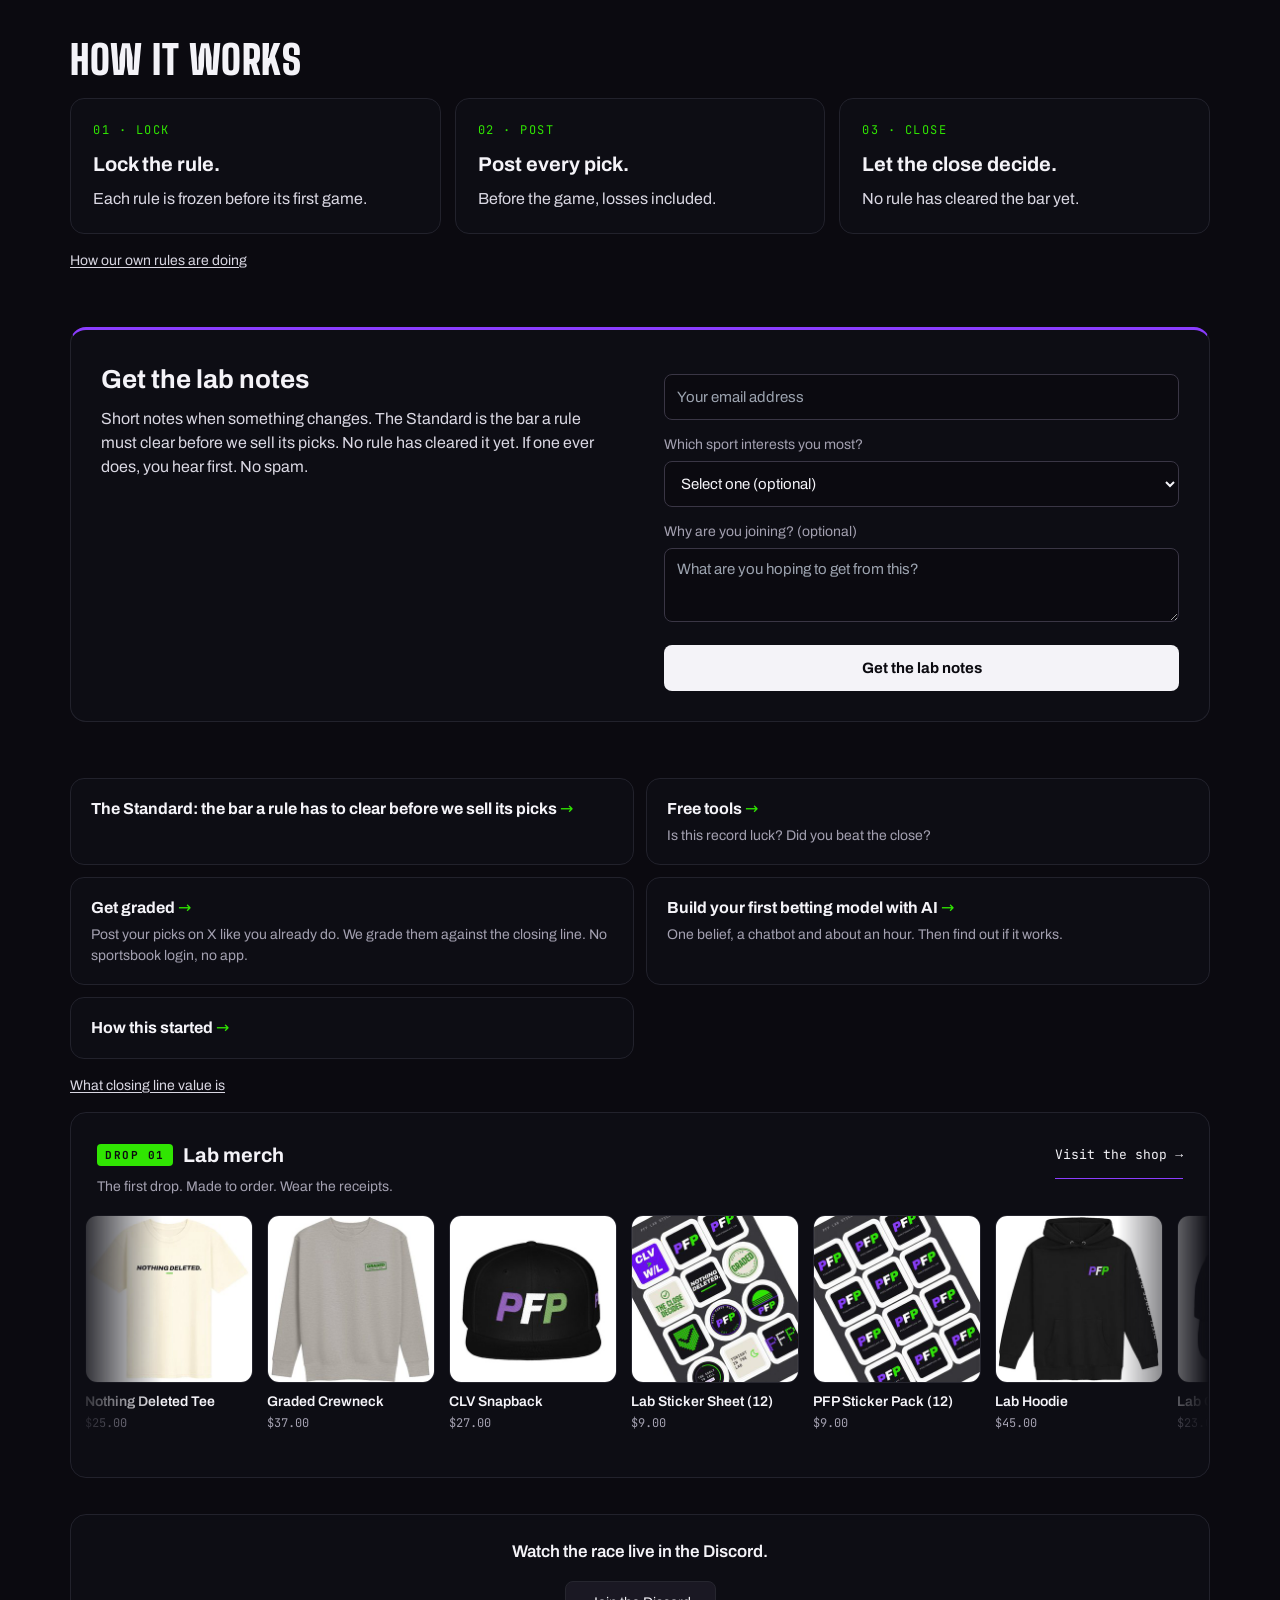
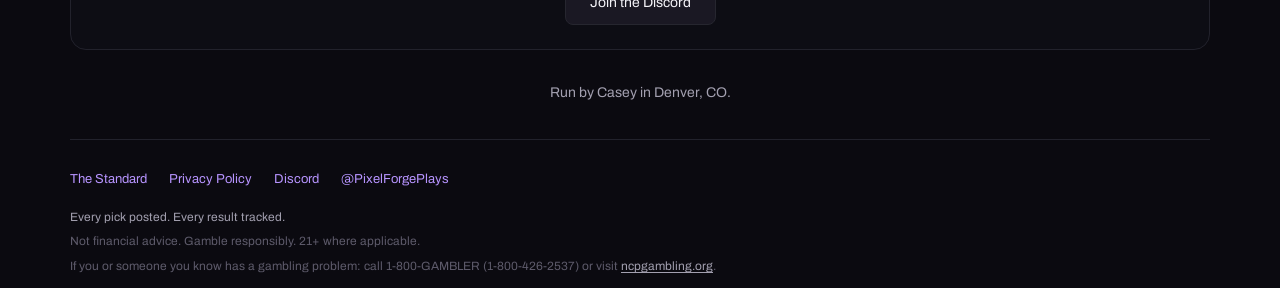
==== commit 10e51581: "Homepage: one-row phone header with a Menu button, old lede buttons removed (Brief 1479) - Up to 640" ====
--- a/index.html
+++ b/index.html
@@ -30,6 +30,7 @@
   <link rel="preload" href="/fonts/jetbrains-mono.woff2" as="font" type="font/woff2" crossorigin>
   <link rel="preconnect" href="https://pixelforgeplays.github.io">
   <link rel="stylesheet" href="/styles.css">
+  <script>document.documentElement.className += ' js';</script>
   <style>
     /* Self-hosted brand fonts (variable, latin subset, OFL) so the first paint already has them. */
     @font-face{font-family:'Big Shoulders Display';font-style:normal;font-weight:100 900;font-display:swap;src:url(/fonts/big-shoulders-display.woff2) format('woff2');unicode-range:U+0000-00FF, U+0131, U+0152-0153, U+02BB-02BC, U+02C6, U+02DA, U+02DC, U+0304, U+0308, U+0329, U+2000-206F, U+20AC, U+2122, U+2191, U+2193, U+2212, U+2215, U+FEFF, U+FFFD}
@@ -63,6 +64,19 @@
     .btn-outline-green{background:transparent;color:var(--green);border:1px solid rgba(48,229,2,.55);min-height:44px;padding:0 17px;font-size:15px}
     .btn-outline-green:hover{color:var(--green);border-color:var(--green)}
     @media (max-width:760px){.top .wrap{gap:14px 18px}.top .cta{width:100%}.top .cta .btn{width:auto}.menu{gap:0 10px}}
+    /* Phone header (Brief 1479): one row, the logo and a Menu button. The button opens the same links, stacked.
+       The "Get graded" pill is hidden on phones (the second hero button is the same link). Without JavaScript the links stay visible. */
+    .menu-btn{display:none}
+    @media (max-width:640px){
+      .top .wrap{padding:12px 20px;gap:0 12px}
+      .top .cta{display:none}
+      .js .menu-btn{display:inline-flex;align-items:center;justify-content:center;gap:10px;min-width:44px;min-height:44px;box-sizing:border-box;padding:0 14px;background:transparent;color:var(--ink);border:1px solid #4A4757;border-radius:8px;font-family:var(--mono);font-size:12px;font-weight:700;letter-spacing:1px;text-transform:uppercase;cursor:pointer}
+      .js .menu-btn::after{content:"+";font-size:18px;line-height:1;color:var(--green)}
+      .js .menu-btn[aria-expanded="true"]::after{content:"-"}
+      .js .menu-btn:focus-visible{outline:2px solid var(--link);outline-offset:2px}
+      .js .menu{display:none}
+      .js .menu-btn[aria-expanded="true"]+.menu{display:flex;flex-direction:column;width:100%;padding:6px 0 4px;font-size:13px}
+    }
     /* Hero */
     .hero{padding:56px 0 36px;max-width:860px}
     .hero h1{font-family:var(--head);font-weight:900;font-size:clamp(46px,7.4vw,92px);line-height:.94;letter-spacing:.5px;text-transform:uppercase;margin:14px 0 0}
@@ -87,13 +101,12 @@
     .big-cap{margin:6px 2px 0;font-size:14px;line-height:1.35;color:var(--muted)}
     .hero-rest{max-width:860px;padding-bottom:36px}
     .hero-rest .lede{margin:28px 0 0;font-size:20px;line-height:1.5;color:var(--soft);max-width:680px}
-    .hero-rest .ctas{display:flex;flex-wrap:wrap;gap:12px;margin-top:28px}
     .hero-rest .build{margin:16px 0 0;font-size:14px;color:var(--muted)}
     .hero-rest .build a{color:var(--soft);text-decoration:underline;text-underline-offset:2px}
     .hero-rest .build a:hover{color:var(--ink)}
     .hero.has-big{padding-bottom:0}
     details.hiw>summary{display:none}
-    @media (max-width:760px){.hero-rest{padding-bottom:28px}.hero-rest .ctas .btn{flex:1 1 auto}}
+    @media (max-width:760px){.hero-rest{padding-bottom:28px}}
     @media (max-width:640px){
       .hero.has-big{padding:20px 0 0}
       .hero h1{font-size:40px}
@@ -220,7 +233,8 @@
   <header class="top">
     <div class="wrap">
       <a class="mark" href="https://www.pixelforgeplays.com/" aria-label="Pixel Forge Plays home"><span class="p1">P</span>F<span class="p2">P</span></a>
-      <nav class="menu" aria-label="Pixel Forge Plays sites">
+      <button type="button" class="menu-btn" aria-expanded="false" aria-controls="site-menu">Menu</button>
+      <nav class="menu" id="site-menu" aria-label="Pixel Forge Plays sites">
         <a href="https://www.pixelforgeplays.com/" aria-current="page">Home</a>
         <a href="https://pixelforgeplays.github.io/pixel-forge/dashboard.html">Lab</a>
         <a href="https://pixelforgeplays.github.io/pixel-forge/tonight.html"><svg class="moon" viewBox="0 0 16 16" width="13" height="13" shape-rendering="crispEdges" aria-hidden="true"><rect x="6" y="1" width="1" height="1" fill="#8B3DFF"/><rect x="4" y="2" width="3" height="1" fill="#8B3DFF"/><rect x="3" y="3" width="3" height="1" fill="#8B3DFF"/><rect x="2" y="4" width="3" height="1" fill="#8B3DFF"/><rect x="1" y="5" width="4" height="1" fill="#8B3DFF"/><rect x="1" y="6" width="4" height="1" fill="#8B3DFF"/><rect x="1" y="7" width="4" height="1" fill="#8B3DFF"/><rect x="1" y="8" width="4" height="1" fill="#8B3DFF"/><rect x="1" y="9" width="5" height="1" fill="#8B3DFF"/><rect x="1" y="10" width="5" height="1" fill="#8B3DFF"/><rect x="1" y="11" width="7" height="1" fill="#8B3DFF"/><rect x="2" y="12" width="11" height="1" fill="#8B3DFF"/><rect x="3" y="13" width="9" height="1" fill="#8B3DFF"/><rect x="4" y="14" width="7" height="1" fill="#8B3DFF"/><rect x="12" y="2" width="1" height="1" fill="#30E502"/><rect x="15" y="6" width="1" height="1" fill="#30E502"/><rect x="11" y="8" width="1" height="1" fill="#30E502"/></svg>Tonight</a>
@@ -234,6 +248,18 @@
       <div class="cta"><a class="btn btn-outline-green" href="https://pixelforgeplays.github.io/pfp-tools/get-graded/">Get graded</a></div>
     </div>
   </header>
+  <script>
+  // Phone menu: the button shows and hides the nav links. Escape closes it and puts focus back on the button.
+  (function () {
+    var b = document.querySelector('.menu-btn');
+    if (!b || !document.getElementById('site-menu')) return;
+    function set(open) { b.setAttribute('aria-expanded', open ? 'true' : 'false'); }
+    b.addEventListener('click', function () { set(b.getAttribute('aria-expanded') !== 'true'); });
+    document.addEventListener('keydown', function (e) {
+      if ((e.key === 'Escape' || e.key === 'Esc') && b.getAttribute('aria-expanded') === 'true') { set(false); b.focus(); }
+    });
+  })();
+  </script>
 
   <main class="wrap">
     <!-- Hero -->
@@ -263,10 +289,6 @@
       <script>(function () { var d = document.currentScript && document.currentScript.parentNode; if (!d) return; var phone = window.matchMedia && window.matchMedia('(max-width:640px)').matches; if (!phone) d.open = true; })();</script>
     <div class="hero-rest">
       <p class="lede">Model builders, cappers and our own rules on one public board. Free, and nobody can pay us for a better grade.</p>
-      <div class="ctas">
-        <a href="https://pixelforgeplays.github.io/pixel-forge/builders.html" class="btn btn-green">See the board</a>
-        <a href="https://pixelforgeplays.github.io/pfp-tools/get-graded/" class="btn btn-ghost">Get graded free</a>
-      </div>
       <p class="build">No model yet? <a href="/build">Build your first one with AI</a>.</p>
     </div>
 
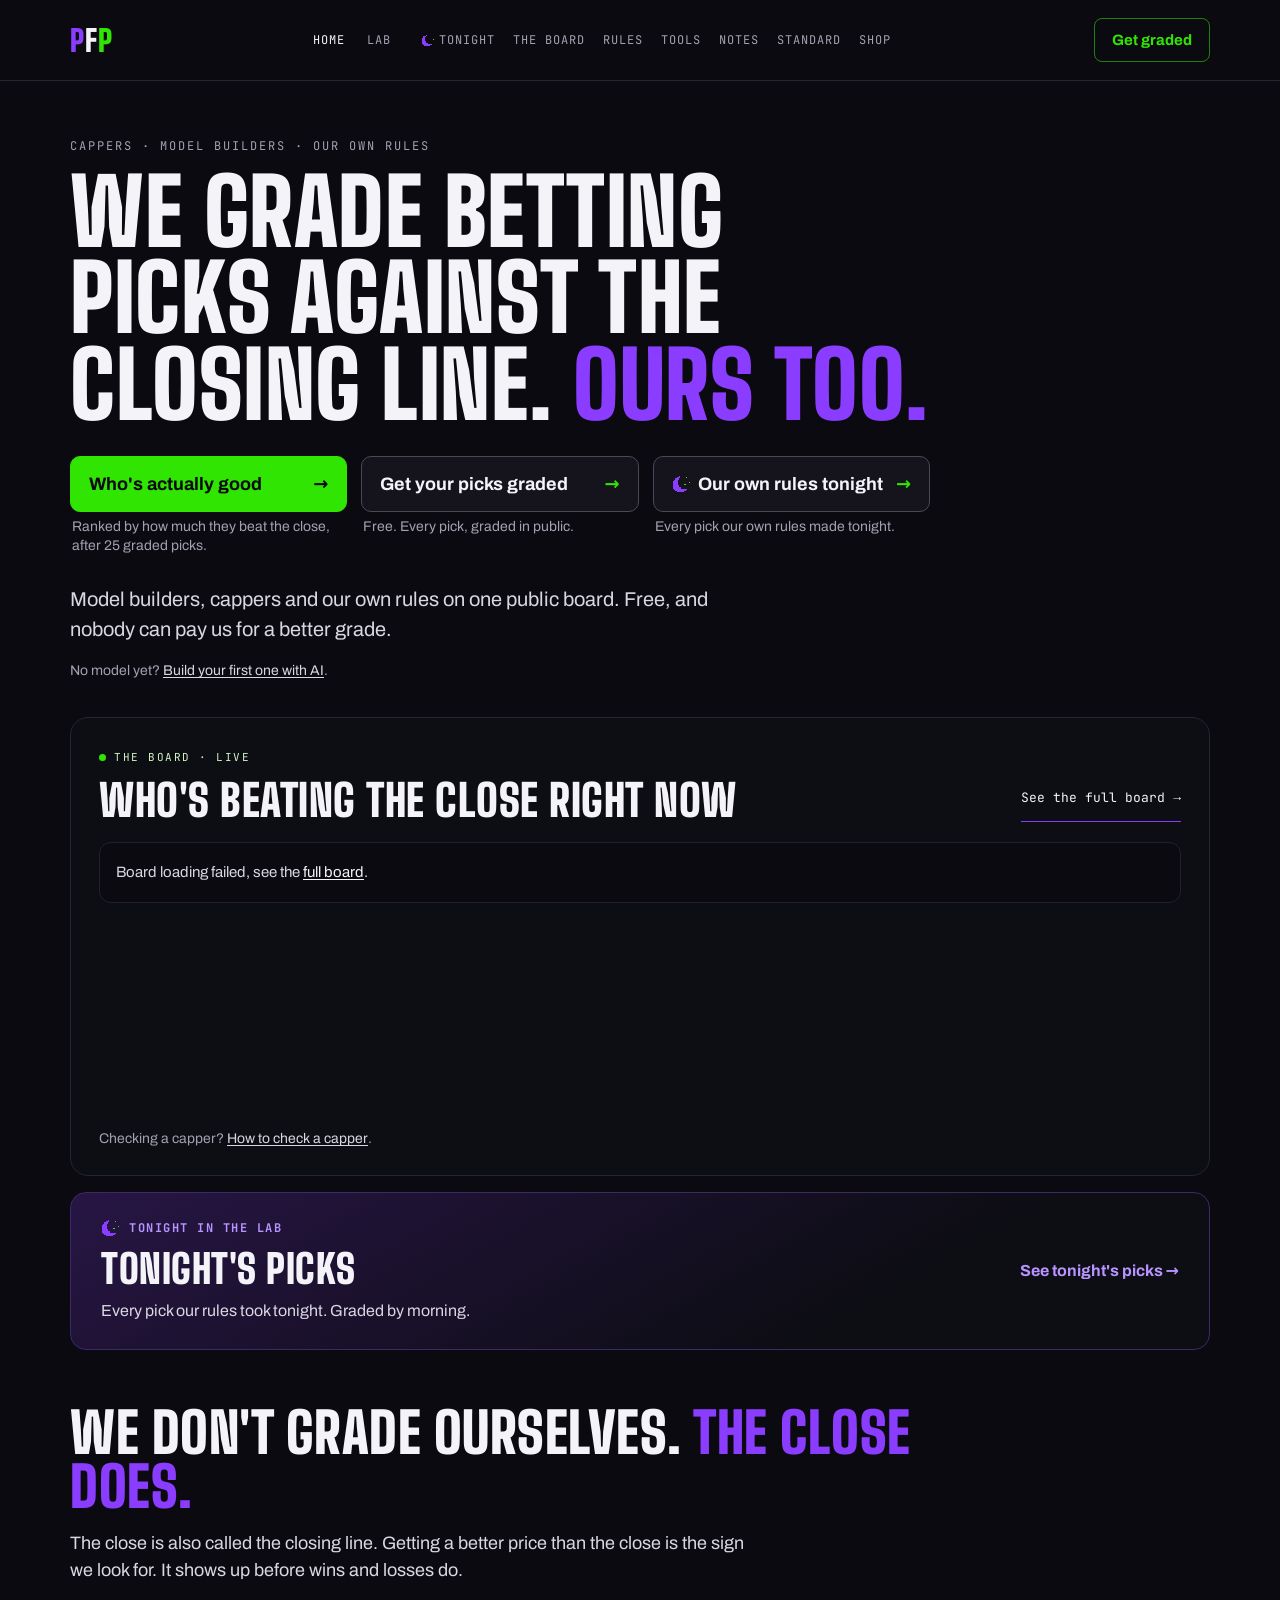
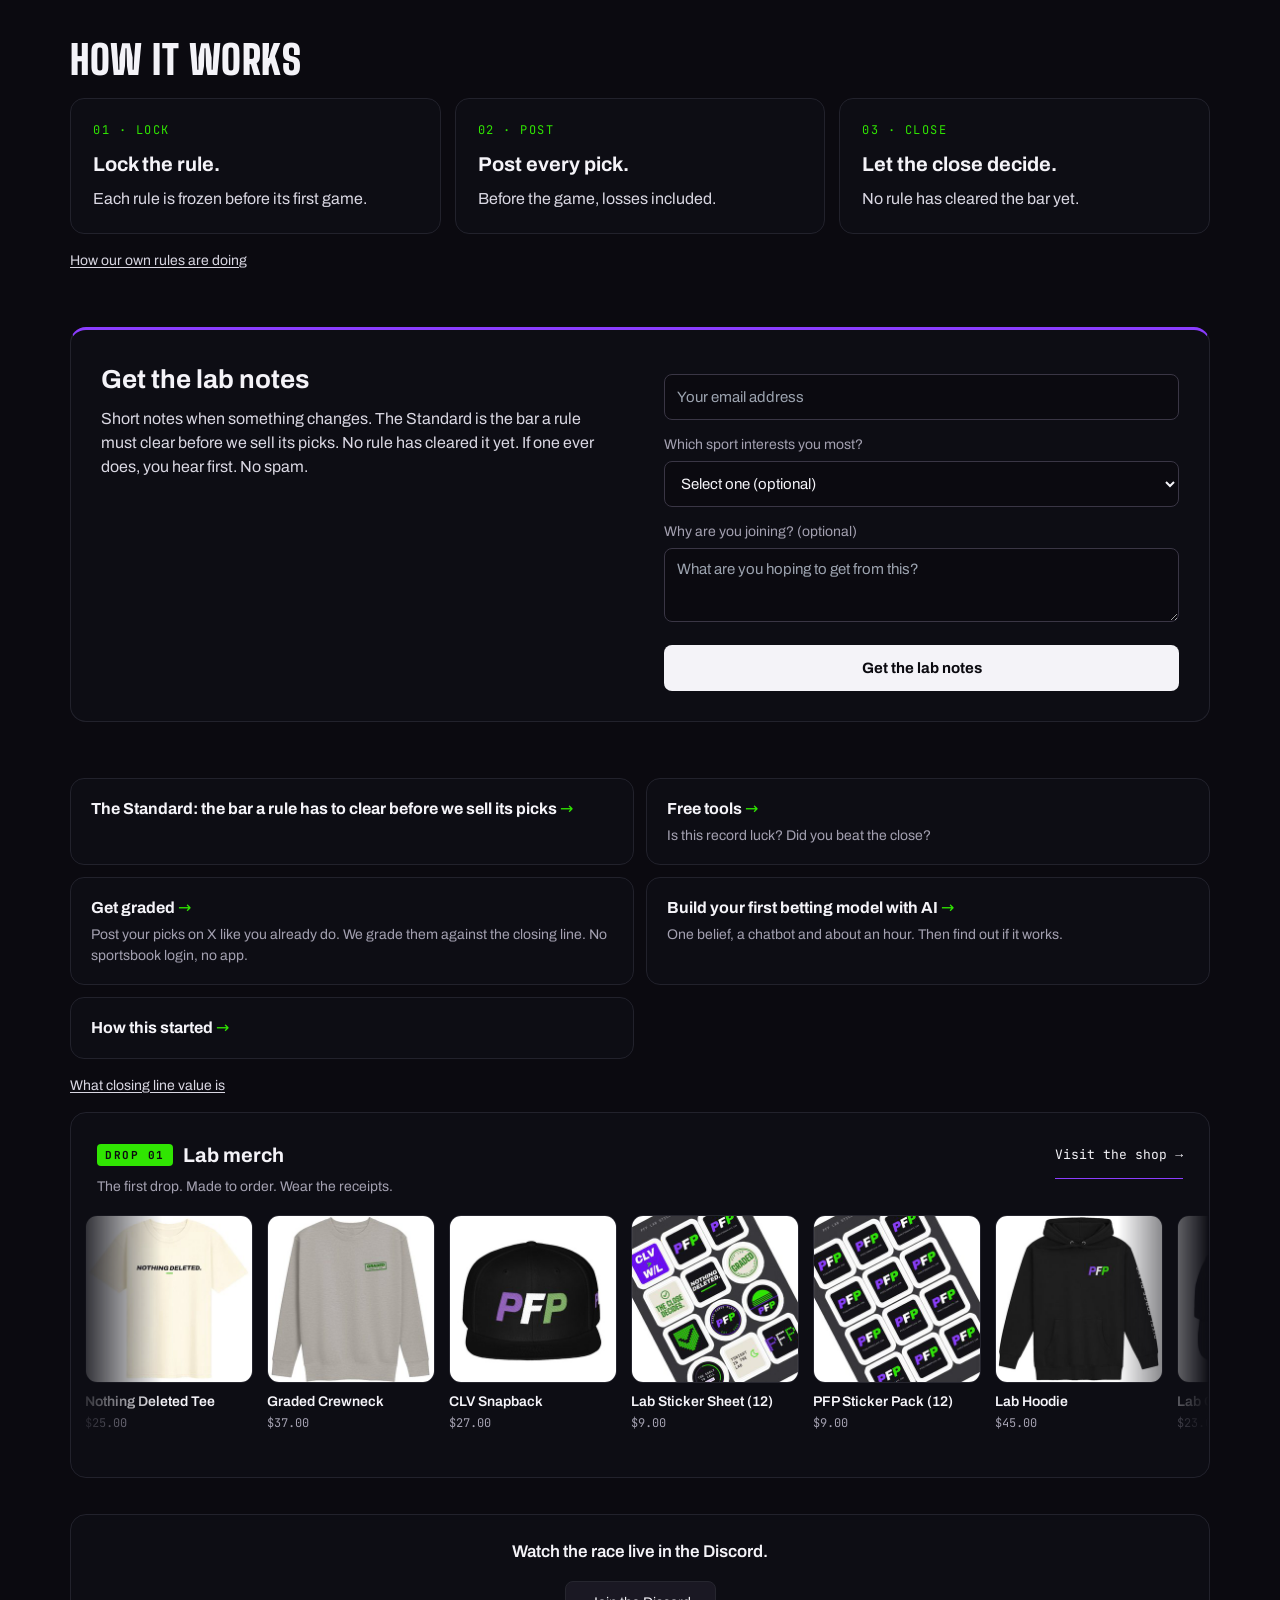
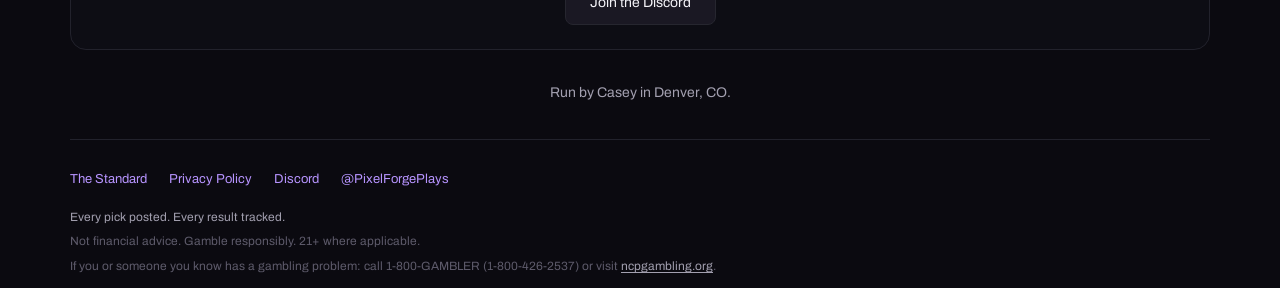
==== commit 26d848d7: "Homepage: Tonight moon on the 'Our own rules tonight' button, same pixel moon as the nav (Brief 1486" ====
--- a/index.html
+++ b/index.html
@@ -95,6 +95,10 @@
     .big-btn{display:flex;align-items:center;justify-content:space-between;gap:10px;min-height:56px;box-sizing:border-box;padding:0 18px;border-radius:10px;font-weight:700;font-size:18px;line-height:1.2;text-decoration:none;color:var(--ink);background:var(--surface);border:1px solid #4A4757;transition:background .15s,border-color .15s}
     .big-btn:hover{color:var(--ink);border-color:var(--brand)}
     .big-btn .arr{flex:none;color:var(--green)}
+    /* Tonight moon (Brief 1486): the same pixel moon as the nav Tonight link, sized to the 18px label. It sits before the
+       words, so the arrow takes the free space instead of the label floating to the middle. */
+    .big-btn .moon{display:block;flex:none;image-rendering:pixelated;margin-right:-2px}
+    .big-btn .moon~.arr{margin-left:auto}
     .big-btn.go-green{background:var(--green);border-color:var(--green);color:var(--ground)}
     .big-btn.go-green:hover{background:#5BFF2E;color:var(--ground)}
     .big-btn.go-green .arr{color:var(--ground)}
@@ -277,7 +281,7 @@
           <p class="big-cap">Free. Every pick, graded in public.</p>
         </div>
         <div class="big-item">
-          <a class="big-btn" href="https://pixelforgeplays.github.io/pixel-forge/tonight.html">Our own rules tonight<span class="arr" aria-hidden="true">&rarr;</span></a>
+          <a class="big-btn" href="https://pixelforgeplays.github.io/pixel-forge/tonight.html"><svg class="moon" viewBox="0 0 16 16" width="18" height="18" shape-rendering="crispEdges" aria-hidden="true"><rect x="6" y="1" width="1" height="1" fill="#8B3DFF"/><rect x="4" y="2" width="3" height="1" fill="#8B3DFF"/><rect x="3" y="3" width="3" height="1" fill="#8B3DFF"/><rect x="2" y="4" width="3" height="1" fill="#8B3DFF"/><rect x="1" y="5" width="4" height="1" fill="#8B3DFF"/><rect x="1" y="6" width="4" height="1" fill="#8B3DFF"/><rect x="1" y="7" width="4" height="1" fill="#8B3DFF"/><rect x="1" y="8" width="4" height="1" fill="#8B3DFF"/><rect x="1" y="9" width="5" height="1" fill="#8B3DFF"/><rect x="1" y="10" width="5" height="1" fill="#8B3DFF"/><rect x="1" y="11" width="7" height="1" fill="#8B3DFF"/><rect x="2" y="12" width="11" height="1" fill="#8B3DFF"/><rect x="3" y="13" width="9" height="1" fill="#8B3DFF"/><rect x="4" y="14" width="7" height="1" fill="#8B3DFF"/><rect x="12" y="2" width="1" height="1" fill="#30E502"/><rect x="15" y="6" width="1" height="1" fill="#30E502"/><rect x="11" y="8" width="1" height="1" fill="#30E502"/></svg>Our own rules tonight<span class="arr" aria-hidden="true">&rarr;</span></a>
           <p class="big-cap">Every pick our own rules made tonight.</p>
         </div>
       </div>
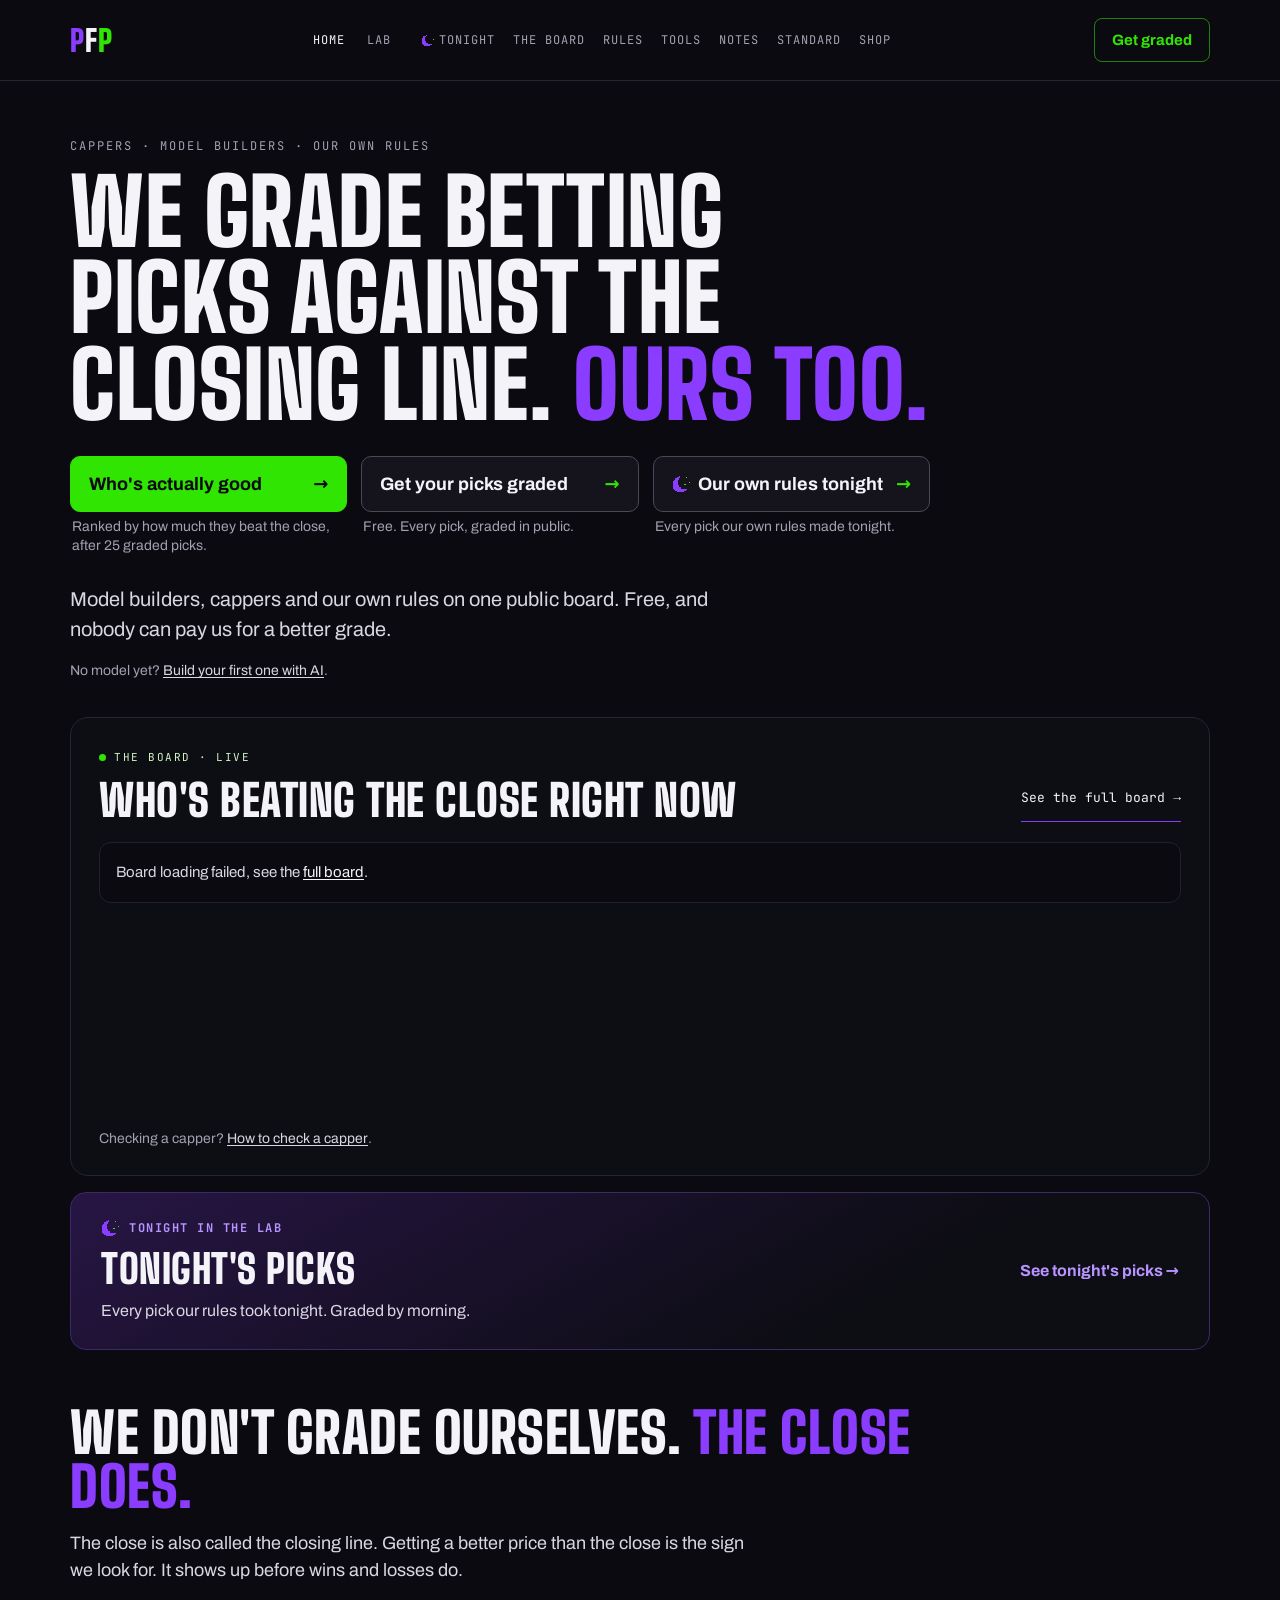
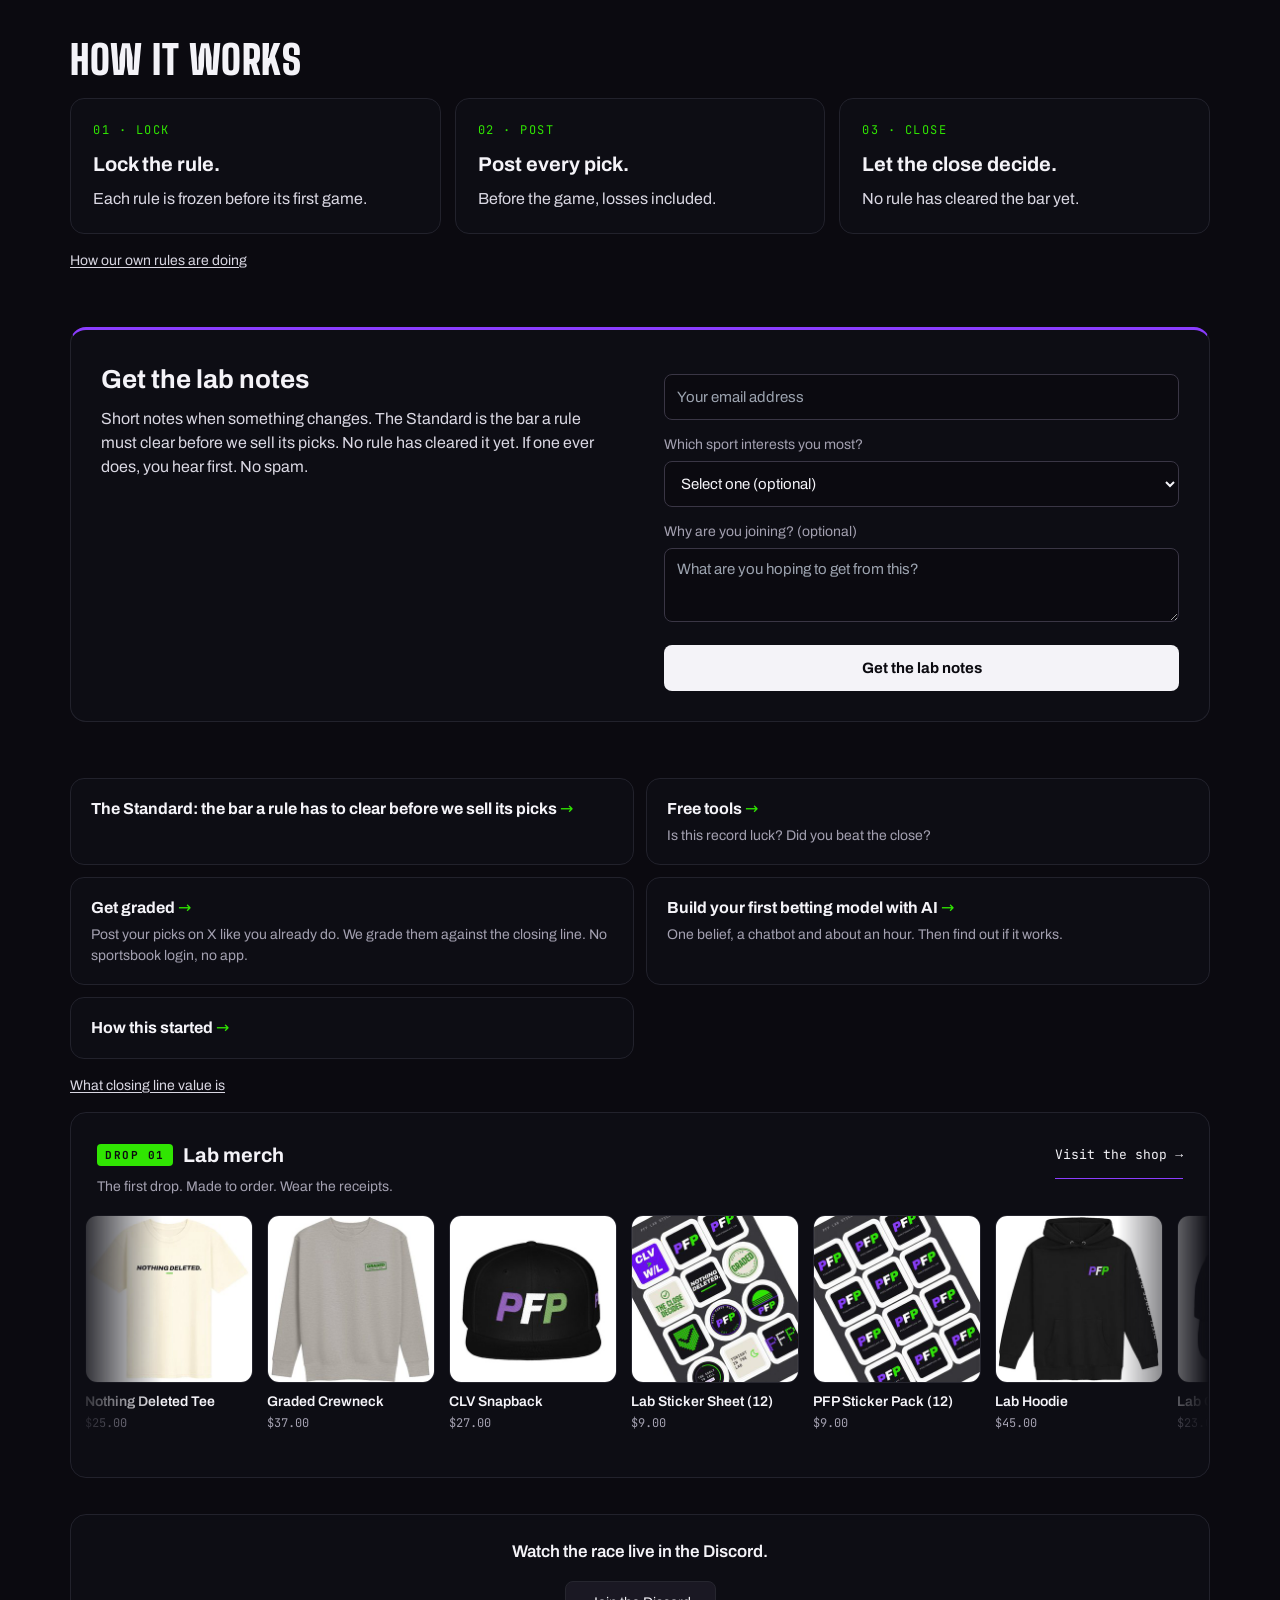
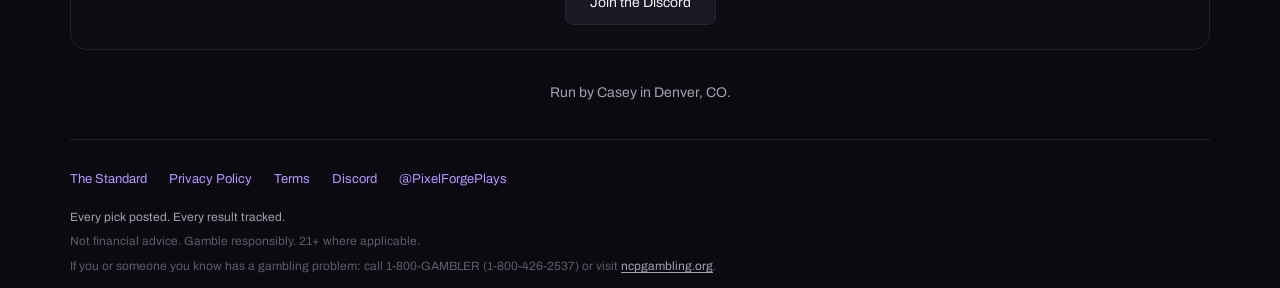
==== commit 2c0aec85: "Brief 1510: Terms of Use page, robots.txt, footer Terms links" ====
--- a/index.html
+++ b/index.html
@@ -483,6 +483,7 @@
       <div class="row">
         <a href="standard.html">The Standard</a>
         <a href="privacy.html">Privacy Policy</a>
+        <a href="terms.html">Terms</a>
         <a href="https://discord.gg/MXnsWJQVCA" target="_blank" rel="noopener">Discord</a>
         <a href="https://x.com/PixelForgePlays" target="_blank" rel="noopener">@PixelForgePlays</a>
       </div>
